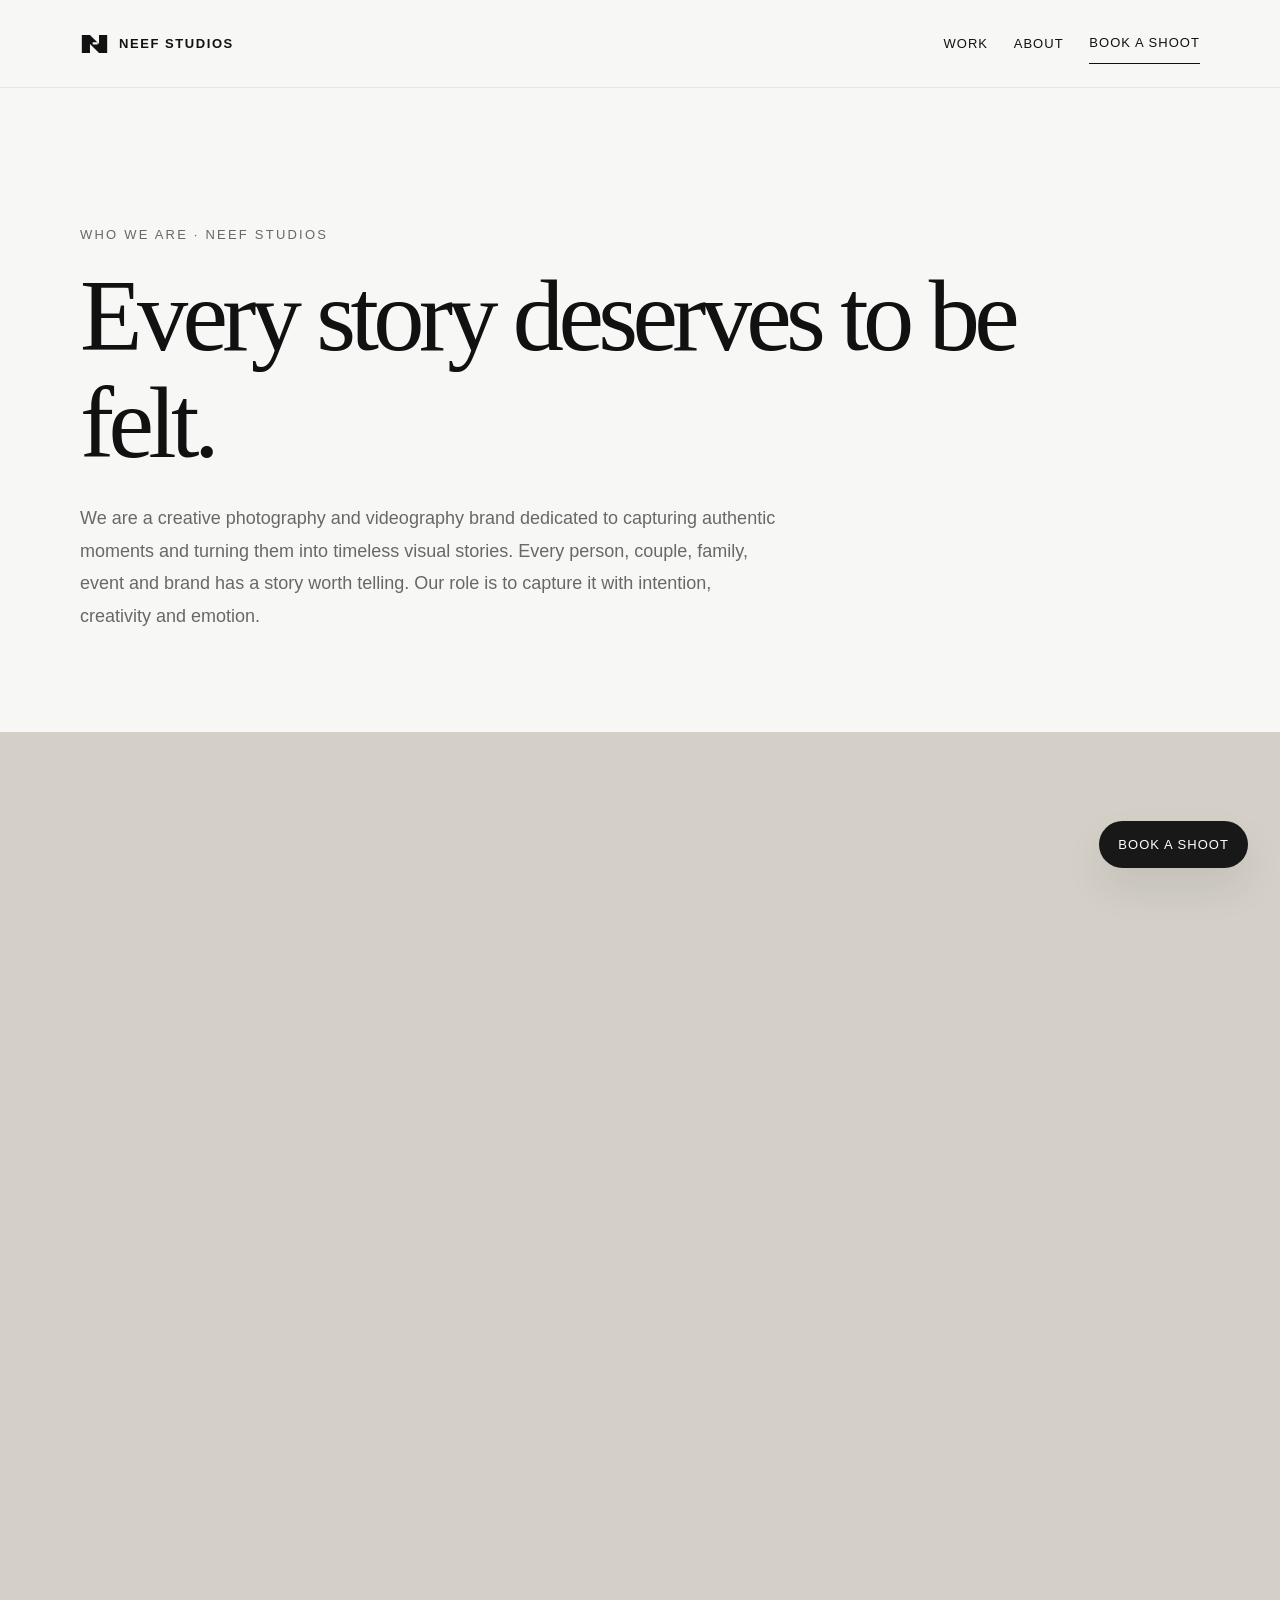
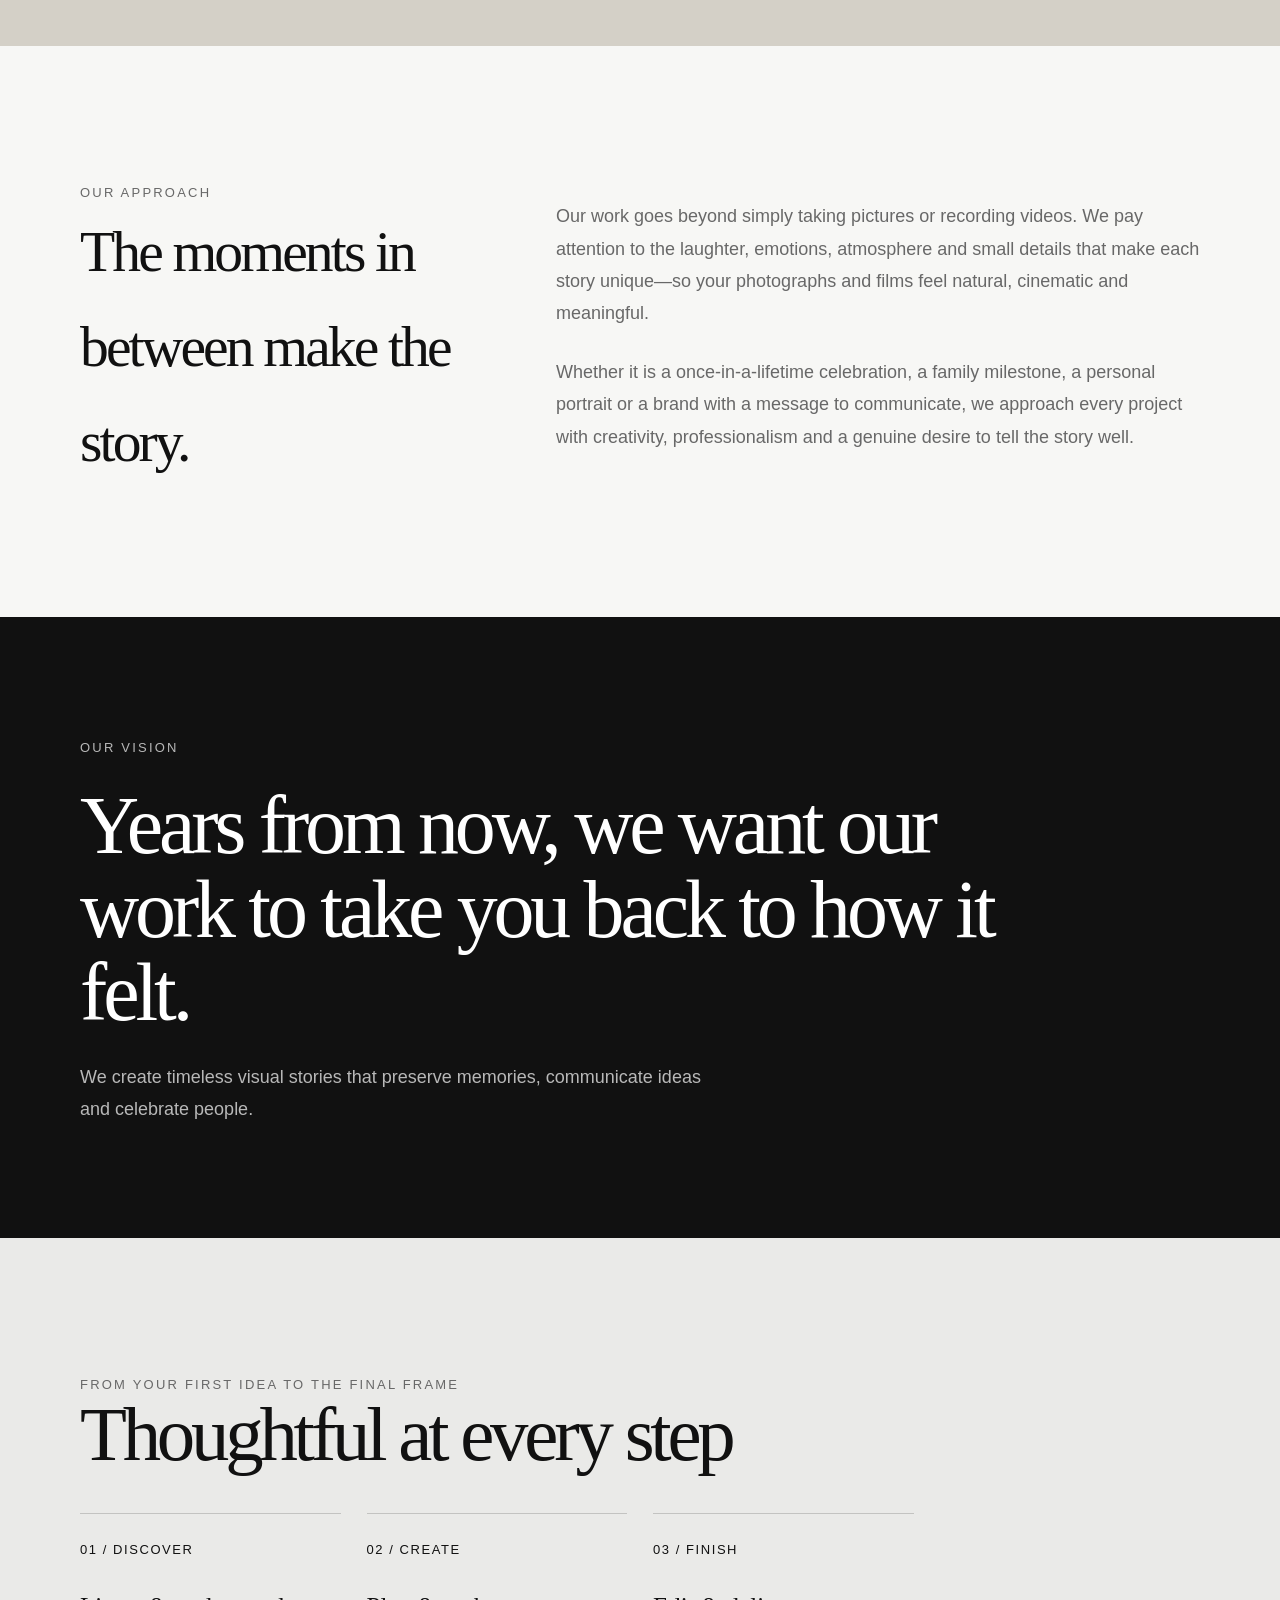
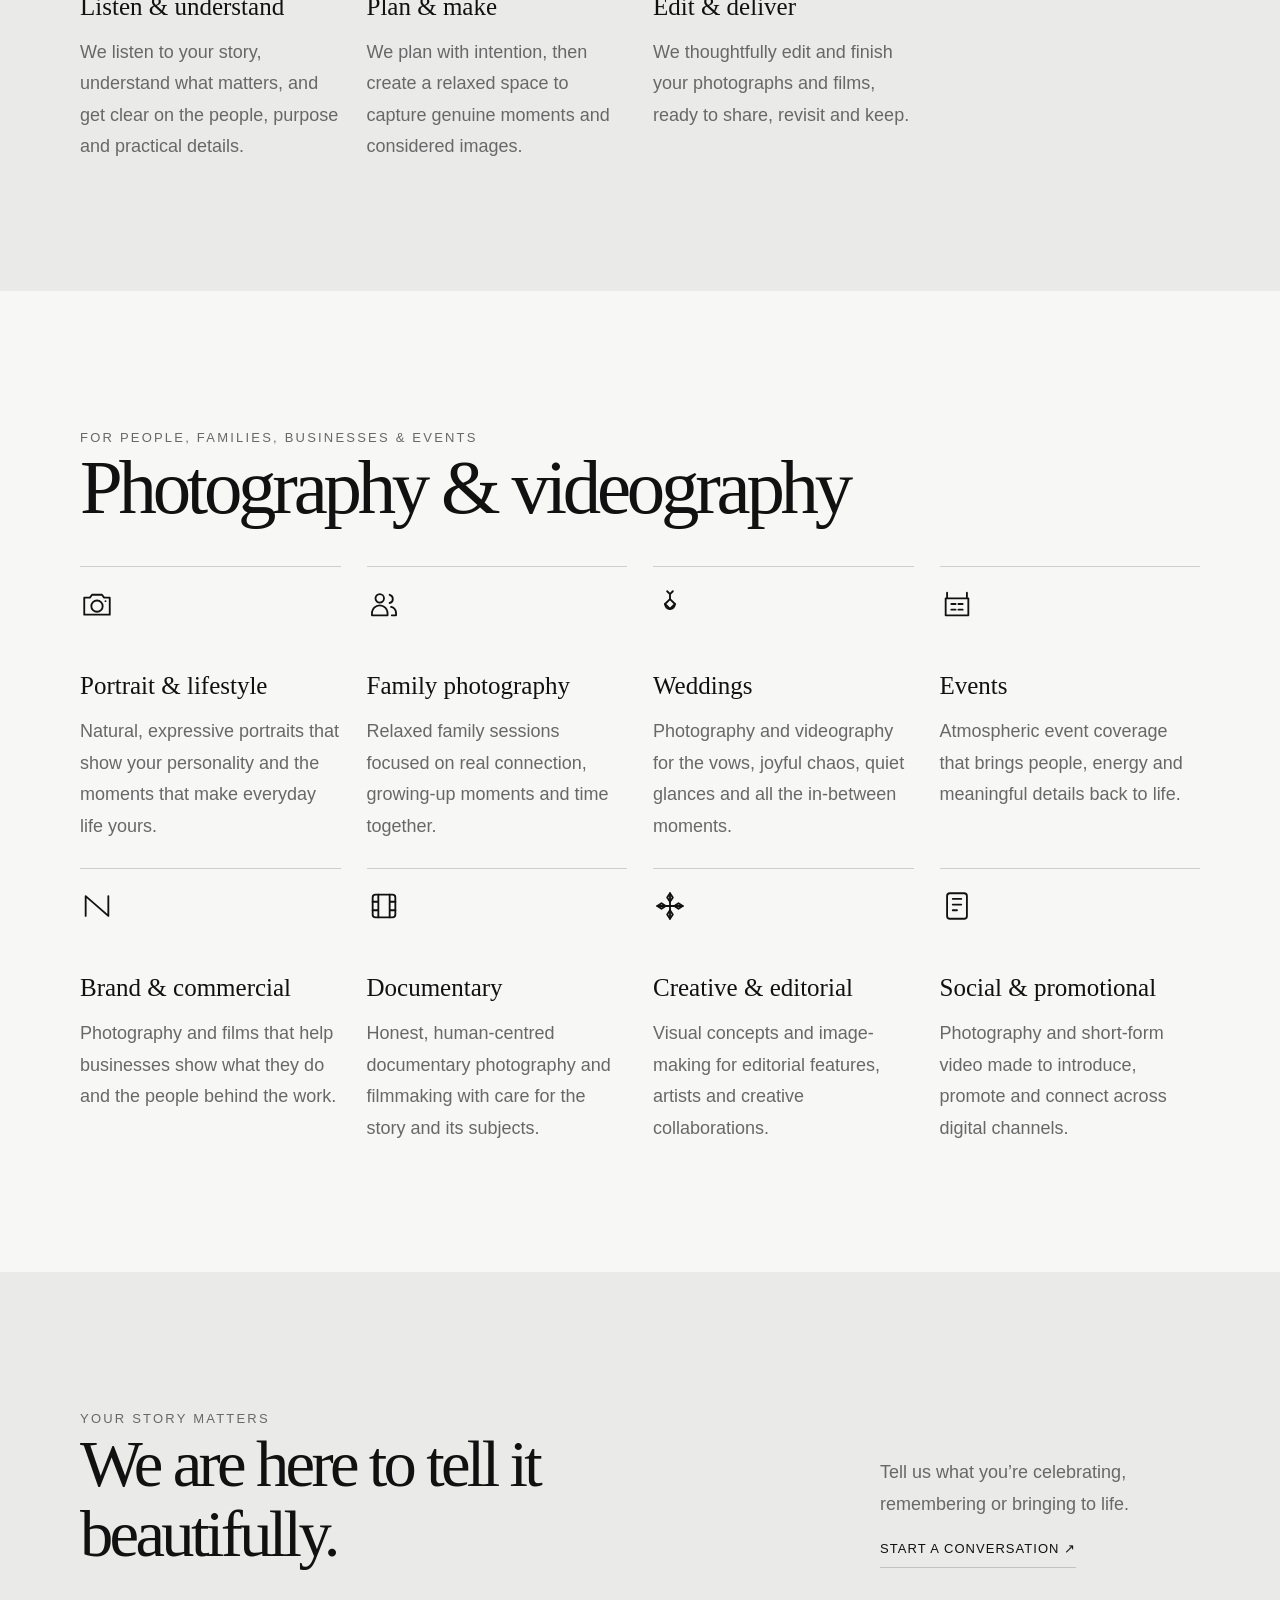
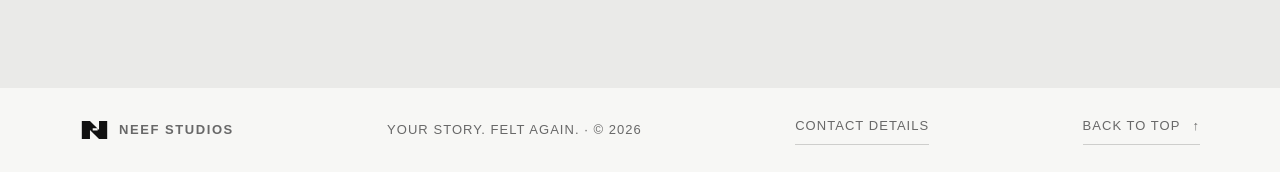
==== about.html @ 14a22620 "Oluwanifemi's studio" ====
<!DOCTYPE html>
<html lang="en-GB">
<head>
    <meta charset="UTF-8">
    <meta name="viewport" content="width=device-width, initial-scale=1.0">
    <meta name="description" content="Meet Neef Studios, a creative photography and videography brand capturing authentic moments as timeless visual stories.">
    <meta name="theme-color" content="#111111">
    <meta property="og:title" content="About &amp; Services — Neef Studios">
    <meta property="og:description" content="Neef Studios creates thoughtful photography and film for families, couples, brands and events.">
    <meta property="og:type" content="website">
    <meta property="og:image" content="https://images.unsplash.com/photo-1511895426328-dc8714191300?auto=format&fit=crop&w=1200&q=80">
    <title>About &amp; Services — Neef Studios</title>
    <link rel="icon" type="image/svg+xml" href="assets/neef-mark.svg">
    <link rel="stylesheet" href="styles.css">
    <script async src="https://tally.so/widgets/embed.js"></script>
    <script defer src="site.js"></script>
</head>
<body>
    <a class="skip-link" href="#main-content">Skip to main content</a>
    <header class="site-header" id="top">
        <a class="wordmark" href="index.html" aria-label="Neef Studios home"><img class="brand-mark" src="assets/neef-mark.svg" alt="">Neef Studios</a>
        <nav class="nav-links" aria-label="Main navigation">
            <a href="work.html">Work</a>
            <a href="about.html" aria-current="page">About</a>
            <a class="contact-link" href="#tally-open=5BWyWQ&amp;tally-overlay=1&amp;tally-emoji-text=📷&amp;tally-emoji-animation=flash&amp;tally-auto-close=3000" data-tally-open="5BWyWQ" data-tally-overlay="1" data-tally-emoji-text="📷" data-tally-emoji-animation="flash" data-tally-auto-close="3000" data-ref="website" data-service="Booking enquiry">Book a shoot</a>
        </nav>
    </header>
    <main id="main-content" tabindex="-1">
        <section class="section page-intro" aria-labelledby="page-title">
            <p class="section-label">Who we are · Neef Studios</p>
            <h1 class="page-title" id="page-title">Every story deserves to be felt.</h1>
            <p class="body-copy">We are a creative photography and videography brand dedicated to capturing authentic moments and turning them into timeless visual stories. Every person, couple, family, event and brand has a story worth telling. Our role is to capture it with intention, creativity and emotion.</p>
        </section>
        <div class="section about-image" role="img" aria-label="Family sharing a quiet moment outdoors"></div>
        <section class="section content-section content-split">
            <div>
                <p class="section-label">Our approach</p>
                <h2>The moments in between make the story.</h2>
            </div>
            <div>
                <p class="body-copy">Our work goes beyond simply taking pictures or recording videos. We pay attention to the laughter, emotions, atmosphere and small details that make each story unique—so your photographs and films feel natural, cinematic and meaningful.</p>
                <p class="body-copy">Whether it is a once-in-a-lifetime celebration, a family milestone, a personal portrait or a brand with a message to communicate, we approach every project with creativity, professionalism and a genuine desire to tell the story well.</p>
            </div>
        </section>
        <section class="purpose-panel">
            <div class="section">
                <p class="section-label">Our vision</p>
                <blockquote>Years from now, we want our work to take you back to how it felt.</blockquote>
                <p class="body-copy">We create timeless visual stories that preserve memories, communicate ideas and celebrate people.</p>
            </div>
        </section>
        <section class="page-band">
            <div class="section">
                <div class="section-heading">
                    <div>
                        <p class="section-label">From your first idea to the final frame</p>
                        <h2>Thoughtful at every step</h2>
                    </div>
                </div>
                <div class="process-grid">
                    <article class="process-card">
                        <span class="number">01 / DISCOVER</span>
                        <h3>Listen &amp; understand</h3>
                        <p>We listen to your story, understand what matters, and get clear on the people, purpose and practical details.</p>
                    </article>
                    <article class="process-card">
                        <span class="number">02 / CREATE</span>
                        <h3>Plan &amp; make</h3>
                        <p>We plan with intention, then create a relaxed space to capture genuine moments and considered images.</p>
                    </article>
                    <article class="process-card">
                        <span class="number">03 / FINISH</span>
                        <h3>Edit &amp; deliver</h3>
                        <p>We thoughtfully edit and finish your photographs and films, ready to share, revisit and keep.</p>
                    </article>
                </div>
            </div>
        </section>
        <section class="section content-section" id="services">
            <div class="section-heading">
                <div>
                    <p class="section-label">For people, families, businesses &amp; events</p>
                    <h2>Photography &amp; videography</h2>
                </div>
            </div>
            <div class="detail-grid">
                <article class="detail-card">
                    <svg class="service-icon" aria-hidden="true"><use href="assets/icons.svg#icon-camera"></use></svg>
                    <h3>Portrait &amp; lifestyle</h3>
                    <p>Natural, expressive portraits that show your personality and the moments that make everyday life yours.</p>
                </article>
                <article class="detail-card">
                    <svg class="service-icon" aria-hidden="true"><use href="assets/icons.svg#icon-people"></use></svg>
                    <h3>Family photography</h3>
                    <p>Relaxed family sessions focused on real connection, growing-up moments and time together.</p>
                </article>
                <article class="detail-card">
                    <svg class="service-icon" aria-hidden="true"><use href="assets/icons.svg#icon-ring"></use></svg>
                    <h3>Weddings</h3>
                    <p>Photography and videography for the vows, joyful chaos, quiet glances and all the in-between moments.</p>
                </article>
                <article class="detail-card">
                    <svg class="service-icon" aria-hidden="true"><use href="assets/icons.svg#icon-event"></use></svg>
                    <h3>Events</h3>
                    <p>Atmospheric event coverage that brings people, energy and meaningful details back to life.</p>
                </article>
                <article class="detail-card">
                    <svg class="service-icon" aria-hidden="true"><use href="assets/icons.svg#icon-brand"></use></svg>
                    <h3>Brand &amp; commercial</h3>
                    <p>Photography and films that help businesses show what they do and the people behind the work.</p>
                </article>
                <article class="detail-card">
                    <svg class="service-icon" aria-hidden="true"><use href="assets/icons.svg#icon-film"></use></svg>
                    <h3>Documentary</h3>
                    <p>Honest, human-centred documentary photography and filmmaking with care for the story and its subjects.</p>
                </article>
                <article class="detail-card">
                    <svg class="service-icon" aria-hidden="true"><use href="assets/icons.svg#icon-edit"></use></svg>
                    <h3>Creative &amp; editorial</h3>
                    <p>Visual concepts and image-making for editorial features, artists and creative collaborations.</p>
                </article>
                <article class="detail-card">
                    <svg class="service-icon" aria-hidden="true"><use href="assets/icons.svg#icon-social"></use></svg>
                    <h3>Social &amp; promotional</h3>
                    <p>Photography and short-form video made to introduce, promote and connect across digital channels.</p>
                </article>
            </div>
        </section>
        <section class="contact" aria-labelledby="contact-title">
            <div class="section contact-inner">
                <div>
                    <p class="section-label">Your story matters</p>
                    <h2 id="contact-title">We are here to tell it beautifully.</h2>
                </div>
                <p class="contact-note">Tell us what you’re celebrating, remembering or bringing to life.<br><a class="text-link" href="#tally-open=5BWyWQ&amp;tally-overlay=1&amp;tally-emoji-text=📷&amp;tally-emoji-animation=flash&amp;tally-auto-close=3000" data-tally-open="5BWyWQ" data-tally-overlay="1" data-tally-emoji-text="📷" data-tally-emoji-animation="flash" data-tally-auto-close="3000" data-ref="about" data-service="General enquiry">Start a conversation <span aria-hidden="true">↗</span></a></p>
            </div>
        </section>
    </main>
    <footer class="site-footer">
        <a class="wordmark" href="index.html"><img class="brand-mark" src="assets/neef-mark.svg" alt="">Neef Studios</a>
        <p>Your story. Felt again. · © <span data-current-year></span></p>
        <a class="text-link" href="contact.html">Contact details</a>
        <a class="text-link" href="#top">Back to top <span aria-hidden="true">↑</span></a>
    </footer>
    <a class="floating-cta" href="#tally-open=5BWyWQ&amp;tally-overlay=1&amp;tally-emoji-text=📷&amp;tally-emoji-animation=flash&amp;tally-auto-close=3000" data-tally-open="5BWyWQ" data-tally-overlay="1" data-tally-emoji-text="📷" data-tally-emoji-animation="flash" data-tally-auto-close="3000" data-ref="floating-cta" data-service="Booking enquiry">Book a shoot</a>
</body>
</html>
---- styles.css ----
:root {
    color-scheme: light;
    --text-small: clamp(12px, 0.15vw + 11.5px, 13px);
    --text-body: clamp(16px, 0.2vw + 15.5px, 18px);
    --ink: #111;
    --paper: #f7f7f5;
    --muted: #686868;
    --accent: #111;
    --line: rgba(17, 17, 17, 0.18);
    --soft: #eaeae8;
    --shadow: 0 20px 40px rgba(17, 17, 17, 0.08);
}

.case-video {
    padding: clamp(60px, 9vw, 110px) 0;
    background-color: var(--soft);
    background-image: radial-gradient(rgba(17, 17, 17, 0.06) 0.7px, transparent 0.7px);
    background-size: 20px 20px;
}

.case-video-inner {
    max-width: 1100px;
}

.video-preview {
    position: relative;
    width: 100%;
    aspect-ratio: 16 / 9;
    margin-top: 36px;
    overflow: hidden;
    border: 0;
    padding: 0;
    background: var(--ink);
    color: white;
    cursor: pointer;
    text-align: left;
}

.video-preview img,
.video-preview iframe {
    width: 100%;
    height: 100%;
    border: 0;
    object-fit: cover;
}

.video-preview img {
    opacity: 0.82;
    transition: opacity 250ms ease, transform 700ms cubic-bezier(0.2, 0.65, 0.3, 1);
}

.video-preview:hover img,
.video-preview:focus-visible img {
    opacity: 0.68;
    transform: scale(1.025);
}

.video-preview:focus-visible {
    outline: 3px solid var(--ink);
    outline-offset: 4px;
}

.video-play {
    position: absolute;
    top: 50%;
    left: 50%;
    width: 72px;
    height: 72px;
    display: grid;
    place-items: center;
    transform: translate(-50%, -50%);
    border: 1px solid rgba(255, 255, 255, 0.85);
    border-radius: 50%;
    background: rgba(17, 17, 17, 0.48);
    transition: background 180ms ease, transform 180ms ease;
}

.video-play::after {
    width: 0;
    height: 0;
    margin-left: 5px;
    border-top: 9px solid transparent;
    border-bottom: 9px solid transparent;
    border-left: 13px solid currentColor;
    content: "";
}

.video-preview:hover .video-play,
.video-preview:focus-visible .video-play {
    transform: translate(-50%, -50%) scale(1.08);
    background: rgba(17, 17, 17, 0.78);
}

.video-caption {
    display: flex;
    justify-content: space-between;
    gap: 24px;
    margin-top: 14px;
    color: var(--muted);
    font-size: var(--text-small);
    line-height: 1.6;
}

.video-caption p {
    margin: 0;
}

.video-credit {
    flex: 0 0 auto;
    text-align: right;
}

.video-credit a {
    color: var(--ink);
    text-decoration: underline;
    text-underline-offset: 3px;
}

* {
    box-sizing: border-box;
}

html {
    scroll-behavior: smooth;
}

body {
    margin: 0;
    background: var(--paper);
    color: var(--ink);
    font-family: Arial, Helvetica, sans-serif;
    font-size: var(--text-body);
    line-height: 1.65;
    -webkit-font-smoothing: antialiased;
}

a {
    color: inherit;
    text-decoration: none;
}

.skip-link {
    position: absolute;
    z-index: 100;
    top: 12px;
    left: 12px;
    padding: 12px 16px;
    transform: translateY(-160%);
    background: var(--ink);
    color: #fff;
}

.skip-link:focus {
    transform: translateY(0);
}

img {
    display: block;
    max-width: 100%;
}

.site-header,
.section,
.site-footer {
    width: min(1440px, 100%);
    margin: 0 auto;
    padding-right: 6.25%;
    padding-left: 6.25%;
}

.site-header {
    position: sticky;
    top: 0;
    z-index: 20;
    min-height: 88px;
    display: flex;
    align-items: center;
    justify-content: space-between;
    gap: 24px;
    background: rgba(247, 247, 245, 0.9);
    backdrop-filter: blur(8px);
    border-bottom: 1px solid rgba(17, 17, 17, 0.08);
}

.wordmark {
    display: inline-flex;
    align-items: center;
    gap: 10px;
    font-size: clamp(13px, 1vw, 15px);
    font-weight: 700;
    letter-spacing: 0.12em;
    text-transform: uppercase;
    white-space: nowrap;
}

.brand-mark {
    width: 29px;
    height: 22px;
    flex: 0 0 auto;
}

.nav-links {
    display: flex;
    flex-wrap: wrap;
    align-items: center;
    justify-content: flex-end;
    gap: clamp(14px, 2vw, 42px);
    font-size: var(--text-small);
    letter-spacing: 0.08em;
    text-transform: uppercase;
}

.nav-links a,
.text-link {
    transition: color 180ms ease;
}

.nav-links a {
    padding: 9px 0;
}

.nav-links a:hover,
.text-link:hover {
    text-decoration: underline;
    text-underline-offset: 5px;
}

.nav-links a:focus-visible,
.wordmark:focus-visible,
.round-link:focus-visible {
    outline: 2px solid currentColor;
    outline-offset: 4px;
}

.contact-link {
    padding: 7px 0 5px;
    border-bottom: 1px solid currentColor;
}

.floating-cta {
    position: fixed;
    right: clamp(18px, 3vw, 32px);
    bottom: clamp(18px, 3vw, 32px);
    z-index: 30;
    display: inline-flex;
    align-items: center;
    gap: 8px;
    padding: 12px 18px;
    border: 1px solid rgba(17, 17, 17, 0.12);
    border-radius: 999px;
    background: rgba(17, 17, 17, 0.96);
    box-shadow: var(--shadow);
    color: #fff;
    font-size: var(--text-small);
    letter-spacing: 0.08em;
    text-transform: uppercase;
    transition: transform 180ms ease, box-shadow 180ms ease;
}

.floating-cta:hover,
.floating-cta:focus-visible {
    transform: translateY(-2px);
    box-shadow: 0 24px 42px rgba(17, 17, 17, 0.18);
}

.hero {
    position: relative;
    min-height: min(720px, calc(100svh - 88px));
    margin: 0 2.2%;
    display: flex;
    align-items: flex-end;
    overflow: hidden;
    color: #fff;
    background: #4c514b center 52% / cover no-repeat;
}

.hero-home {
    background-image: url("https://images.unsplash.com/photo-1519741497674-611481863552?auto=format&fit=crop&w=2200&q=85");
}

.hero::before {
    position: absolute;
    inset: 0;
    content: "";
    background: linear-gradient(90deg, rgba(12, 16, 14, 0.64), rgba(12, 16, 14, 0.1) 82%),
        linear-gradient(0deg, rgba(12, 16, 14, 0.48), transparent 54%);
}

.hero-content {
    position: relative;
    z-index: 1;
    width: min(1440px, 100%);
    margin: 0 auto;
    padding: clamp(48px, 9vw, 120px) 6.25%;
}

.eyebrow {
    margin: 0 0 20px;
    font-size: var(--text-small);
    letter-spacing: 0.2em;
    line-height: 1.5;
    text-transform: uppercase;
}

.hero h1 {
    max-width: 900px;
    margin: 0;
    font-family: Georgia, "Times New Roman", serif;
    font-size: clamp(58px, 10vw, 144px);
    font-weight: 400;
    letter-spacing: -0.075em;
    line-height: 0.88;
}

.hero-bottom {
    display: flex;
    align-items: end;
    justify-content: space-between;
    gap: 32px;
    margin-top: clamp(34px, 6vw, 72px);
}

.hero-copy {
    max-width: 380px;
    margin: 0;
    color: rgba(255, 255, 255, 0.82);
    font-size: var(--text-body);
    line-height: 1.7;
}

.round-link {
    width: 58px;
    height: 58px;
    flex: 0 0 auto;
    display: grid;
    place-items: center;
    border: 1px solid rgba(255, 255, 255, 0.72);
    border-radius: 50%;
    font-size: 22px;
    transition: color 180ms ease, background 180ms ease;
}

.round-link:hover {
    background: #fff;
    color: var(--ink);
}

.intro {
    display: grid;
    grid-template-columns: 1fr 1.15fr;
    gap: 8%;
    padding-top: clamp(88px, 12vw, 160px);
    padding-bottom: clamp(88px, 12vw, 160px);
}

.section-label {
    margin: 8px 0 0;
    color: var(--muted);
    font-size: var(--text-small);
    letter-spacing: 0.17em;
    text-transform: uppercase;
}

.intro h2,
.services h2,
.section-heading h2,
.contact h2,
.page-title,
.case-title {
    margin: 0;
    font-family: Georgia, "Times New Roman", serif;
    font-size: clamp(38px, 5.2vw, 72px);
    font-weight: 400;
    letter-spacing: -0.055em;
    line-height: 1.04;
}

.intro-copy,
.body-copy {
    max-width: 650px;
    margin: 26px 0 0;
    color: var(--muted);
    font-size: var(--text-body);
    line-height: 1.8;
}

.work {
    padding-bottom: clamp(96px, 13vw, 170px);
}

.section-heading {
    display: flex;
    align-items: end;
    justify-content: space-between;
    gap: 24px;
    margin-bottom: 38px;
}

.section-heading h2 {
    font-size: clamp(42px, 6vw, 82px);
}

.text-link {
    display: inline-flex;
    align-items: center;
    gap: 12px;
    padding-bottom: 7px;
    border-bottom: 1px solid var(--line);
    font-size: var(--text-small);
    letter-spacing: 0.08em;
    text-transform: uppercase;
    white-space: nowrap;
}

.projects {
    display: grid;
    grid-template-columns: 1.15fr 0.85fr;
    gap: 28px;
}

.project:nth-child(2) {
    margin-top: 100px;
}

.project {
    min-width: 0;
}

.project[hidden],
[hidden] {
    display: none !important;
}

.project-image-wrap {
    position: relative;
    overflow: hidden;
    background: var(--ink);
}

.project-image {
    min-height: 280px;
    aspect-ratio: 1.2;
    background-color: #d4d0c7;
    background-position: center;
    background-size: cover;
    transition: transform 700ms cubic-bezier(0.2, 0.65, 0.3, 1), filter 500ms ease;
}

.project-card-link:hover .project-image,
.project-card-link:focus-visible .project-image {
    transform: scale(1.055);
    filter: saturate(0.82);
}

.project-overlay {
    position: absolute;
    inset: 0;
    display: flex;
    flex-direction: column;
    justify-content: end;
    padding: clamp(20px, 3vw, 36px);
    background: linear-gradient(0deg, rgba(0, 0, 0, 0.78), rgba(0, 0, 0, 0) 76%);
    color: white;
    opacity: 0;
    transform: translateY(10px);
    transition: opacity 350ms ease, transform 450ms ease;
}

.project-card-link:hover .project-overlay,
.project-card-link:focus-visible .project-overlay {
    opacity: 1;
    transform: translateY(0);
}

.project-overlay span {
    font-size: var(--text-small);
    letter-spacing: 0.15em;
    text-transform: uppercase;
}

.project-overlay strong {
    max-width: 32ch;
    margin-top: 10px;
    font-family: Georgia, "Times New Roman", serif;
    font-size: clamp(19px, 2.4vw, 27px);
    font-weight: 400;
    line-height: 1.25;
}

.project-overlay p {
    max-width: 36ch;
    margin: 10px 0 0;
    color: rgba(255, 255, 255, 0.88);
    font-size: var(--text-small);
    line-height: 1.6;
}

.work-filters {
    display: flex;
    flex-wrap: wrap;
    gap: 10px;
    margin: 0 0 38px;
}

.filter-button {
    min-height: 44px;
    display: inline-flex;
    align-items: center;
    gap: 9px;
    padding: 9px 14px;
    border: 1px solid var(--line);
    border-radius: 100px;
    background: transparent;
    color: var(--ink);
    cursor: pointer;
    font: inherit;
    font-size: var(--text-small);
    letter-spacing: 0.04em;
    transition: color 220ms ease, background 220ms ease, border-color 220ms ease;
}

.filter-button svg {
    width: 16px;
    height: 16px;
    fill: none;
    stroke: currentColor;
    stroke-linecap: round;
    stroke-linejoin: round;
    stroke-width: 1.5;
}

.filter-button:hover,
.filter-button.is-active {
    border-color: var(--ink);
    background: var(--ink);
    color: white;
}

.filter-button:focus-visible,
.project-card-link:focus-visible,
.text-link:focus-visible {
    outline: 2px solid var(--ink);
    outline-offset: 4px;
}

.empty-state {
    padding: 28px 0;
    color: var(--muted);
}

.empty-state h2 {
    margin: 0 0 10px;
    color: var(--ink);
    font-family: Georgia, "Times New Roman", serif;
    font-size: 30px;
    font-weight: 400;
}

.service-icon {
    width: 34px;
    height: 34px;
    margin-bottom: 12px;
    fill: none;
    stroke: var(--ink);
    stroke-linecap: round;
    stroke-linejoin: round;
    stroke-width: 1.3;
}

.project:nth-child(2) .project-image {
    aspect-ratio: 0.94;
}

.project-image-one {
    background-image: url("https://images.unsplash.com/photo-1511895426328-dc8714191300?auto=format&fit=crop&w=1200&q=85");
}

.project-image-two {
    background-image: url("https://images.unsplash.com/photo-1519741497674-611481863552?auto=format&fit=crop&w=1000&q=85");
}

.project-meta {
    display: flex;
    align-items: baseline;
    justify-content: space-between;
    gap: 18px;
    padding-top: 16px;
}

.project-meta h3 {
    margin: 0;
    font-family: Georgia, "Times New Roman", serif;
    font-size: 23px;
    font-weight: 400;
}

.project-meta p {
    margin: 0;
    color: var(--muted);
    font-size: var(--text-small);
    letter-spacing: 0.08em;
    text-align: right;
    text-transform: uppercase;
}

.project-note {
    margin: 9px 0 0;
    color: var(--muted);
    font-size: var(--text-small);
    letter-spacing: 0.06em;
    text-transform: uppercase;
}

.services {
    display: grid;
    grid-template-columns: 0.8fr 1.2fr;
    gap: 8%;
    padding-top: clamp(72px, 10vw, 128px);
    padding-bottom: clamp(80px, 11vw, 140px);
    border-top: 1px solid var(--line);
}

.service-index {
    display: grid;
    align-content: start;
    margin: 0;
    padding: 0;
    list-style: none;
    border-top: 1px solid var(--line);
}

.service-index li {
    min-width: 0;
    border-bottom: 1px solid var(--line);
}

.service-item {
    width: 100%;
    display: flex;
    align-items: baseline;
    justify-content: space-between;
    gap: 16px;
    padding: 14px 0;
    border: 0;
    background: transparent;
    color: var(--ink);
    cursor: pointer;
    font-family: Georgia, "Times New Roman", serif;
    font-size: clamp(19px, 1.7vw, 24px);
    line-height: 1.25;
    text-align: left;
    transition: color 180ms ease, padding 220ms ease;
}

.service-item:hover,
.service-item:focus-visible,
.service-item[aria-pressed="true"] {
    padding-left: 8px;
    color: var(--muted);
}

.service-item:focus-visible {
    outline: 2px solid var(--ink);
    outline-offset: 3px;
}

.service-number {
    color: var(--muted);
    font-family: Arial, Helvetica, sans-serif;
    font-size: var(--text-small);
    letter-spacing: 0.08em;
}

.service-showcase {
    display: grid;
    grid-template-columns: minmax(0, 1fr) minmax(160px, 0.8fr);
    align-items: stretch;
    gap: clamp(18px, 3vw, 36px);
}

.service-preview {
    position: relative;
    min-width: 0;
    min-height: 100%;
    overflow: hidden;
    background: var(--soft);
}

.service-preview img {
    width: 100%;
    height: 100%;
    min-height: 100%;
    object-fit: cover;
    opacity: 0;
    transform: scale(1.035);
    transition: opacity 300ms ease, transform 700ms cubic-bezier(0.2, 0.65, 0.3, 1);
}

.service-preview.is-visible img {
    opacity: 1;
    transform: scale(1);
}

.service-preview > span {
    position: absolute;
    inset: 0;
    display: grid;
    place-items: center;
    padding: 20px;
    color: var(--muted);
    font-size: var(--text-small);
    letter-spacing: 0.1em;
    text-align: center;
    text-transform: uppercase;
    transition: opacity 180ms ease;
}

.service-preview.is-visible > span {
    opacity: 0;
}

.service-list {
    margin: 0;
    padding: 0;
    list-style: none;
    border-top: 1px solid var(--line);
}

.service-list li {
    display: flex;
    justify-content: space-between;
    gap: 20px;
    padding: 20px 0;
    border-bottom: 1px solid var(--line);
    font-family: Georgia, "Times New Roman", serif;
    font-size: clamp(22px, 3vw, 34px);
}

.service-list span {
    color: var(--accent);
    font-family: Arial, Helvetica, sans-serif;
    font-size: var(--text-body);
}

.process-grid,
.value-grid,
.detail-grid {
    display: grid;
    grid-template-columns: repeat(4, minmax(0, 1fr));
    gap: 26px;
}

.process-card,
.value-card,
.detail-card {
    padding-top: 20px;
    border-top: 1px solid var(--line);
}

.process-card .number {
    color: var(--accent);
    font-size: var(--text-small);
    letter-spacing: 0.12em;
}

.process-card h3,
.value-card h3,
.detail-card h3 {
    margin: 22px 0 10px;
    font-family: Georgia, "Times New Roman", serif;
    font-size: 25px;
    font-weight: 400;
}

.process-card p,
.value-card p,
.detail-card p {
    margin: 0;
    color: var(--muted);
    font-size: var(--text-body);
    line-height: 1.75;
}

.home-process {
    padding-bottom: clamp(88px, 12vw, 148px);
}

.testimonial {
    padding-top: clamp(76px, 10vw, 128px);
    padding-bottom: clamp(76px, 10vw, 128px);
    background-color: var(--soft);
    background-image: radial-gradient(rgba(17, 17, 17, 0.07) 0.7px, transparent 0.7px);
    background-size: 18px 18px;
}

.testimonial blockquote {
    max-width: 900px;
    margin: 28px 0 0;
    font-family: Georgia, "Times New Roman", serif;
    font-size: clamp(30px, 5vw, 62px);
    letter-spacing: -0.04em;
    line-height: 1.15;
}

.testimonial .body-copy {
    font-size: var(--text-small);
    letter-spacing: 0.1em;
    text-transform: uppercase;
}

.contact {
    padding-top: clamp(72px, 10vw, 128px);
    padding-bottom: clamp(80px, 10vw, 120px);
    background-color: var(--soft);
    background-image: radial-gradient(rgba(17, 17, 17, 0.06) 0.7px, transparent 0.7px);
    background-size: 20px 20px;
}

.contact-inner {
    display: grid;
    grid-template-columns: 1fr 1fr;
    align-items: end;
    gap: 36px;
}

.contact h2 {
    max-width: 680px;
}

.contact-note {
    justify-self: end;
    max-width: 320px;
    margin: 0;
    color: var(--muted);
    font-size: var(--text-body);
    line-height: 1.8;
}

.contact-note a {
    display: inline-block;
    margin-top: 16px;
    color: var(--ink);
}

.site-footer {
    min-height: 84px;
    display: flex;
    align-items: center;
    justify-content: space-between;
    gap: 20px;
    color: var(--muted);
    font-size: var(--text-small);
    letter-spacing: 0.08em;
    text-transform: uppercase;
}

.site-footer p {
    margin: 0;
}

.page-intro {
    padding-top: clamp(72px, 10vw, 130px);
    padding-bottom: clamp(58px, 8vw, 100px);
}

.page-intro .page-title {
    max-width: 1000px;
    margin-top: 18px;
    font-size: clamp(48px, 8vw, 110px);
}

.page-intro .body-copy {
    max-width: 700px;
}

.archive-grid {
    padding-bottom: clamp(90px, 12vw, 150px);
}

.archive-grid .project {
    margin: 0;
}

.archive-grid .project:nth-child(3n + 2) {
    margin-top: 90px;
}

.archive-grid .project:nth-child(3n) {
    margin-top: 34px;
}

.project-card-link {
    display: block;
}

.project-card-link:hover .project-meta h3 {
    color: var(--accent);
}

.page-band {
    padding: clamp(72px, 10vw, 128px) 0;
    background-color: var(--soft);
    background-image: radial-gradient(rgba(17, 17, 17, 0.06) 0.7px, transparent 0.7px);
    background-size: 20px 20px;
}

.content-section {
    padding-top: clamp(72px, 10vw, 128px);
    padding-bottom: clamp(72px, 10vw, 128px);
}

.content-split {
    display: grid;
    grid-template-columns: 0.75fr 1.25fr;
    gap: 8%;
}

.content-split h2,
.case-section h2 {
    margin: 0;
    font-family: Georgia, "Times New Roman", serif;
    font-size: clamp(34px, 4.5vw, 58px);
    font-weight: 400;
    letter-spacing: -0.05em;
}

.about-image {
    min-height: 420px;
    aspect-ratio: 1.4;
    background: #d4d0c7 url("https://images.unsplash.com/photo-1511895426328-dc8714191300?auto=format&fit=crop&w=1800&q=85") center / cover no-repeat;
}

.case-hero {
    position: relative;
    min-height: min(620px, 72svh);
    margin: 0 2.2%;
    display: flex;
    align-items: end;
    overflow: hidden;
    color: #fff;
    background: #4c514b center / cover no-repeat;
}

.case-hero::before {
    position: absolute;
    inset: 0;
    content: "";
    background: linear-gradient(0deg, rgba(12, 16, 14, 0.68), rgba(12, 16, 14, 0.02) 90%);
}

.case-hero-one {
    background-image: url("https://images.unsplash.com/photo-1511895426328-dc8714191300?auto=format&fit=crop&w=2000&q=85");
}

.case-hero-two {
    background-image: url("https://images.unsplash.com/photo-1519741497674-611481863552?auto=format&fit=crop&w=2000&q=85");
}

.case-hero-content {
    position: relative;
    z-index: 1;
    width: min(1440px, 100%);
    margin: 0 auto;
    padding: clamp(48px, 8vw, 100px) 6.25%;
}

.case-title {
    max-width: 900px;
    margin-top: 16px;
    font-size: clamp(56px, 9vw, 116px);
}

.case-summary {
    max-width: 600px;
    margin: 22px 0 0;
    color: rgba(255, 255, 255, 0.84);
    font-size: var(--text-body);
    line-height: 1.75;
}

.case-meta {
    display: grid;
    grid-template-columns: repeat(4, 1fr);
    gap: 22px;
    padding-top: 32px;
    padding-bottom: 32px;
    border-bottom: 1px solid var(--line);
}

.case-meta p {
    margin: 0;
    color: var(--muted);
    font-size: var(--text-small);
    line-height: 1.7;
}

.case-meta strong {
    display: block;
    margin-bottom: 6px;
    color: var(--ink);
    font-size: var(--text-small);
    letter-spacing: 0.12em;
    text-transform: uppercase;
}

.case-section {
    padding-top: clamp(60px, 9vw, 110px);
    padding-bottom: clamp(60px, 9vw, 110px);
}

.case-section .body-copy {
    margin-top: 18px;
}

.case-gallery {
    display: grid;
    grid-template-columns: 1fr 1fr;
    min-width: 0;
    gap: 20px;
    margin-top: 44px;
}

.case-process-grid {
    margin-top: 42px;
}

.gallery-image {
    min-height: 280px;
    aspect-ratio: 1.15;
    min-width: 0;
    background-position: center;
    background-size: cover;
    background-color: #d4d0c7;
}

.gallery-wide {
    grid-column: 1 / -1;
    aspect-ratio: 1.9;
}

.image-landscape {
    background-image: url("https://images.unsplash.com/photo-1511895426328-dc8714191300?auto=format&fit=crop&w=1600&q=85");
}

.image-coast {
    background-image: url("https://images.unsplash.com/photo-1519741497674-611481863552?auto=format&fit=crop&w=1600&q=85");
}

.image-sky {
    background-image: url("https://images.unsplash.com/photo-1511795409834-ef04bbd61622?auto=format&fit=crop&w=1600&q=85");
}

.image-mountain {
    background-image: url("https://images.unsplash.com/photo-1511988617509-a57c8a288659?auto=format&fit=crop&w=1600&q=85");
}

.case-next {
    display: flex;
    align-items: center;
    justify-content: space-between;
    gap: 24px;
    padding-top: 28px;
    padding-bottom: 28px;
    border-top: 1px solid var(--line);
}

.case-next p {
    margin: 0 0 8px;
    color: var(--muted);
    font-size: var(--text-small);
    letter-spacing: 0.12em;
    text-transform: uppercase;
}

.case-next h2 {
    margin: 0;
    font-family: Georgia, "Times New Roman", serif;
    font-size: clamp(25px, 4vw, 42px);
    font-weight: 400;
}

.contact-button {
    border: 0;
    background: transparent;
    cursor: pointer;
    font-family: inherit;
}

.contact-options {
    display: grid;
    grid-template-columns: 1fr 1fr;
    gap: 30px;
    margin-top: 48px;
}

.contact-option {
    padding: 24px 0;
    border-top: 1px solid var(--line);
}

.contact-option h2 {
    margin: 0 0 12px;
    font-family: Georgia, "Times New Roman", serif;
    font-size: 28px;
    font-weight: 400;
}

.contact-option p {
    margin: 0;
    color: var(--muted);
    font-size: var(--text-body);
    line-height: 1.75;
}

.direct-contact-link {
    color: var(--ink);
    text-decoration: underline;
    text-underline-offset: 4px;
}

.contact-location {
    display: grid;
    grid-template-columns: minmax(220px, 0.7fr) minmax(0, 1.3fr);
    align-items: stretch;
    gap: clamp(32px, 7vw, 96px);
}

.contact-location h2 {
    margin: 0;
    font-family: Georgia, "Times New Roman", serif;
    font-size: clamp(34px, 4.5vw, 58px);
    font-weight: 400;
    letter-spacing: -0.05em;
}

.studio-address {
    margin: 24px 0 18px;
    color: var(--muted);
    font-size: var(--text-body);
    font-style: normal;
    line-height: 1.8;
}

.contact-map {
    width: 100%;
    min-height: 360px;
    border: 0;
    background: var(--paper);
}

.purpose-panel {
    padding: clamp(68px, 9vw, 112px) 0;
    background-color: var(--ink);
    background-image: radial-gradient(rgba(255, 255, 255, 0.09) 0.7px, transparent 0.7px);
    background-size: 22px 22px;
    color: #fff;
}

.purpose-panel .section-label,
.purpose-panel .body-copy {
    color: rgba(255, 255, 255, 0.7);
}

.purpose-panel blockquote {
    max-width: 980px;
    margin: 26px 0 0;
    font-family: Georgia, "Times New Roman", serif;
    font-size: clamp(36px, 6.4vw, 86px);
    letter-spacing: -0.05em;
    line-height: 1.02;
}

.brand-note {
    display: inline-flex;
    align-items: center;
    gap: 10px;
    padding: 9px 12px;
    border: 1px solid currentColor;
    font-size: var(--text-small);
    letter-spacing: 0.12em;
    text-transform: uppercase;
}

.brand-note img {
    width: 20px;
    height: 15px;
    filter: invert(1);
}

.visually-hidden {
    position: absolute;
    width: 1px;
    height: 1px;
    padding: 0;
    margin: -1px;
    overflow: hidden;
    clip: rect(0, 0, 0, 0);
    white-space: nowrap;
    border: 0;
}

@media (max-width: 900px) {
    .services {
        grid-template-columns: 1fr;
        gap: 36px;
    }
}

@media (max-width: 700px) {
    .site-header {
        min-height: 72px;
    }

    .nav-links {
        gap: clamp(8px, 2vw, 12px);
        font-size: var(--text-small);
    }

    .hero {
        min-height: min(720px, calc(90svh - 72px));
        margin: 0 12px;
        background-position: 58% center;
    }

    .hero h1 {
        font-size: clamp(62px, 17vw, 104px);
    }

    .intro,
    .services,
    .contact-inner,
    .contact-location,
    .content-split {
        grid-template-columns: 1fr;
        gap: 30px;
    }

    .intro {
        padding-top: 82px;
        padding-bottom: 82px;
    }

    .intro-copy {
        margin-top: 18px;
    }

    .section-heading {
        align-items: start;
        flex-direction: column;
    }

    .projects,
    .process-grid,
    .value-grid {
        grid-template-columns: 1fr;
        gap: 38px;
    }

    .detail-grid {
        grid-template-columns: repeat(2, minmax(0, 1fr));
        gap: 28px;
    }

    .service-index {
        grid-template-columns: 1fr;
    }

    .service-showcase {
        grid-template-columns: 1fr;
        gap: 22px;
    }

    .service-preview {
        width: 100%;
        min-height: 0;
        aspect-ratio: 1.35;
    }

    .service-preview img {
        min-height: 0;
        aspect-ratio: 1.35;
    }

    .project:nth-child(2),
    .archive-grid .project:nth-child(3n + 2),
    .archive-grid .project:nth-child(3n) {
        margin-top: 0;
    }

    .project-image,
    .project:nth-child(2) .project-image {
        min-height: 0;
        aspect-ratio: 1.12;
    }

    .project-meta {
        flex-wrap: wrap;
    }

    .project-meta p {
        text-align: left;
    }

    .project-overlay {
        position: relative;
        min-height: 108px;
        opacity: 1;
        transform: none;
        background: var(--ink);
    }

    .work-filters {
        gap: 8px;
    }

    .filter-button {
        min-height: 44px;
        padding: 9px 11px;
    }

    .contact-note {
        justify-self: start;
    }

    .case-meta {
        grid-template-columns: 1fr 1fr;
    }

    .case-gallery,
    .contact-options {
        grid-template-columns: 1fr;
    }

    .video-caption {
        flex-direction: column;
        gap: 6px;
    }

    .video-credit {
        text-align: left;
    }

    .contact-map {
        min-height: 300px;
    }

    .gallery-wide {
        grid-column: auto;
        aspect-ratio: 1.15;
    }

    .gallery-image {
        min-height: 0;
    }

    .about-image {
        min-height: 300px;
    }

    .site-footer {
        flex-wrap: wrap;
        padding-top: 20px;
        padding-bottom: 20px;
    }

    .floating-cta {
        right: 14px;
        bottom: 14px;
        padding: 10px 14px;
    }
}

@media (max-width: 420px) {
    .site-header,
    .section,
    .site-footer {
        padding-right: 7%;
        padding-left: 7%;
    }

    .wordmark {
        font-size: 12px;
        gap: 7px;
        letter-spacing: 0.02em;
    }

    .brand-mark {
        width: 24px;
    }

    .nav-links {
        gap: 4px;
    }

    .site-header {
        gap: 4px;
    }

    .hero-bottom {
        align-items: center;
    }

    .case-meta {
        grid-template-columns: 1fr;
    }

    .detail-grid {
        grid-template-columns: 1fr;
    }
}

@media (prefers-reduced-motion: reduce) {
    html {
        scroll-behavior: auto;
    }

    *,
    *::before,
    *::after {
        transition-duration: 0.01ms !important;
    }

    .project-card-link:hover .project-image,
    .project-card-link:focus-visible .project-image {
        transform: none;
    }
}
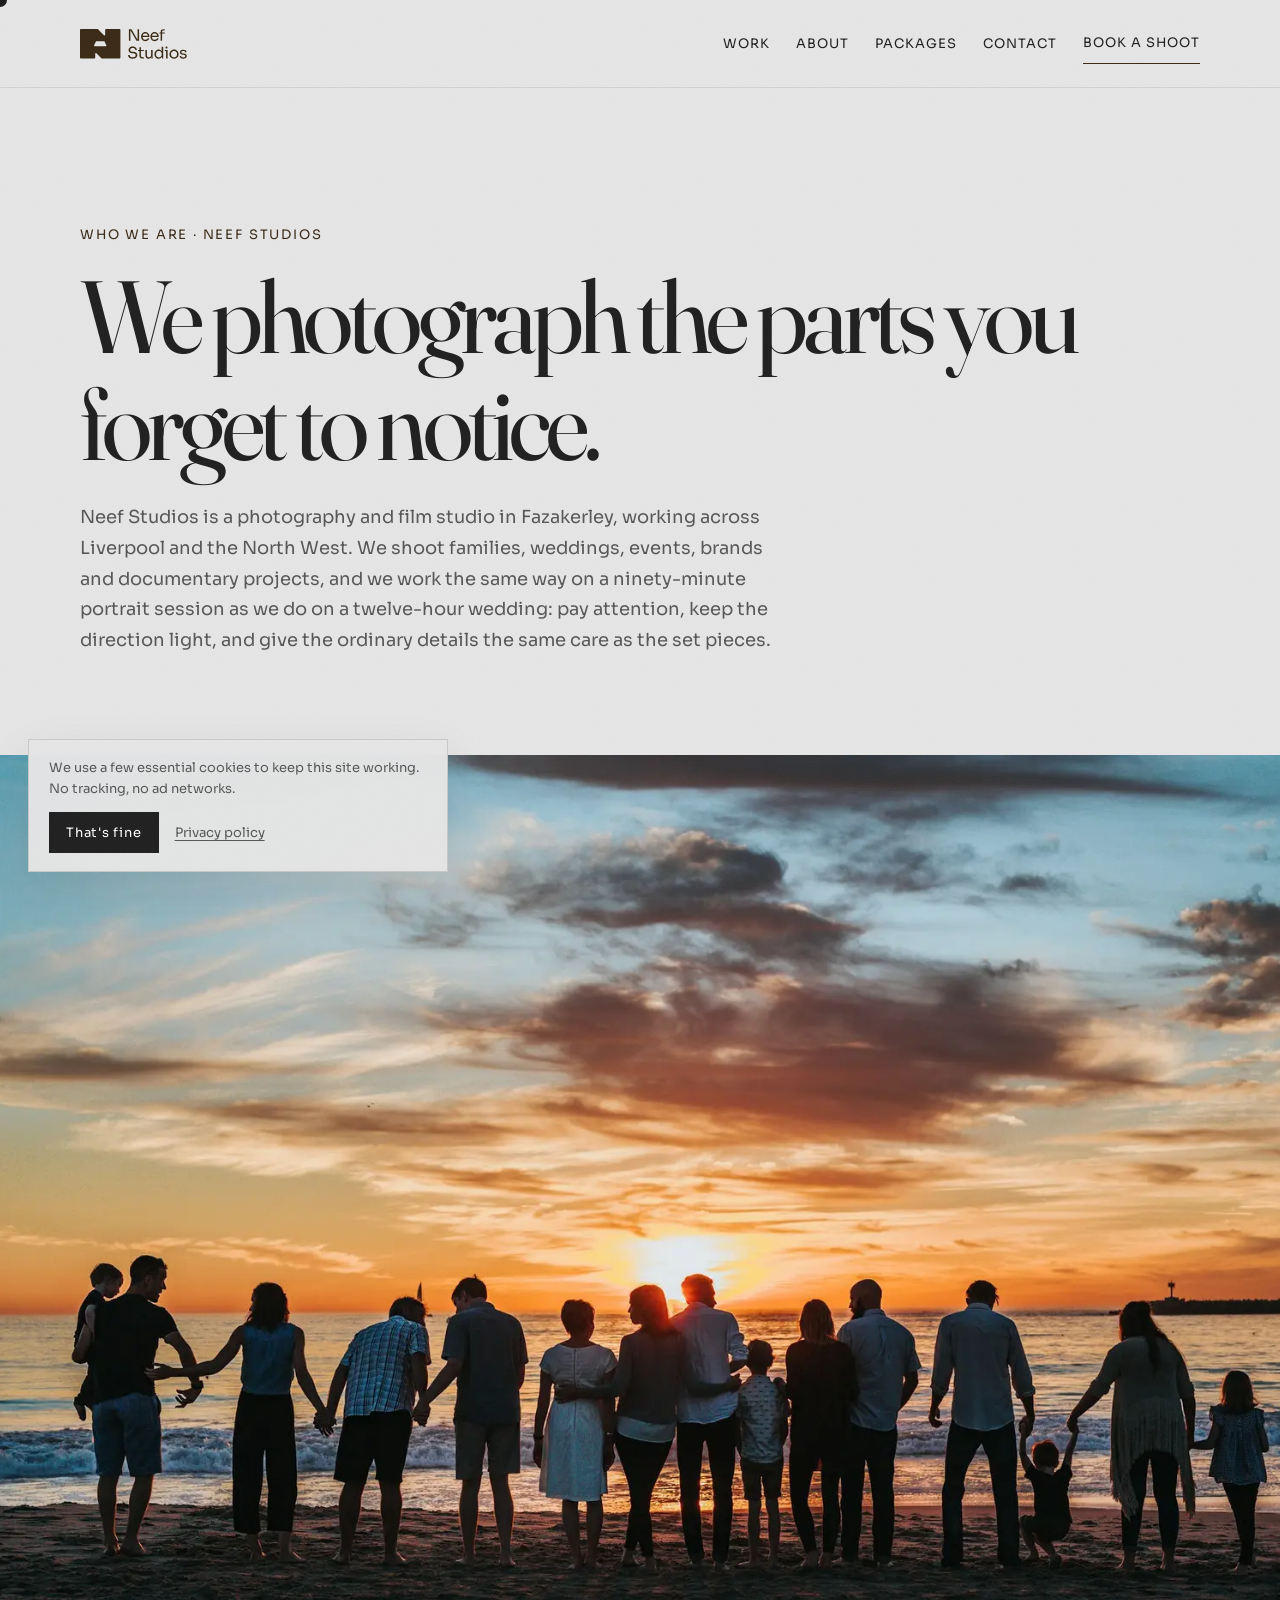
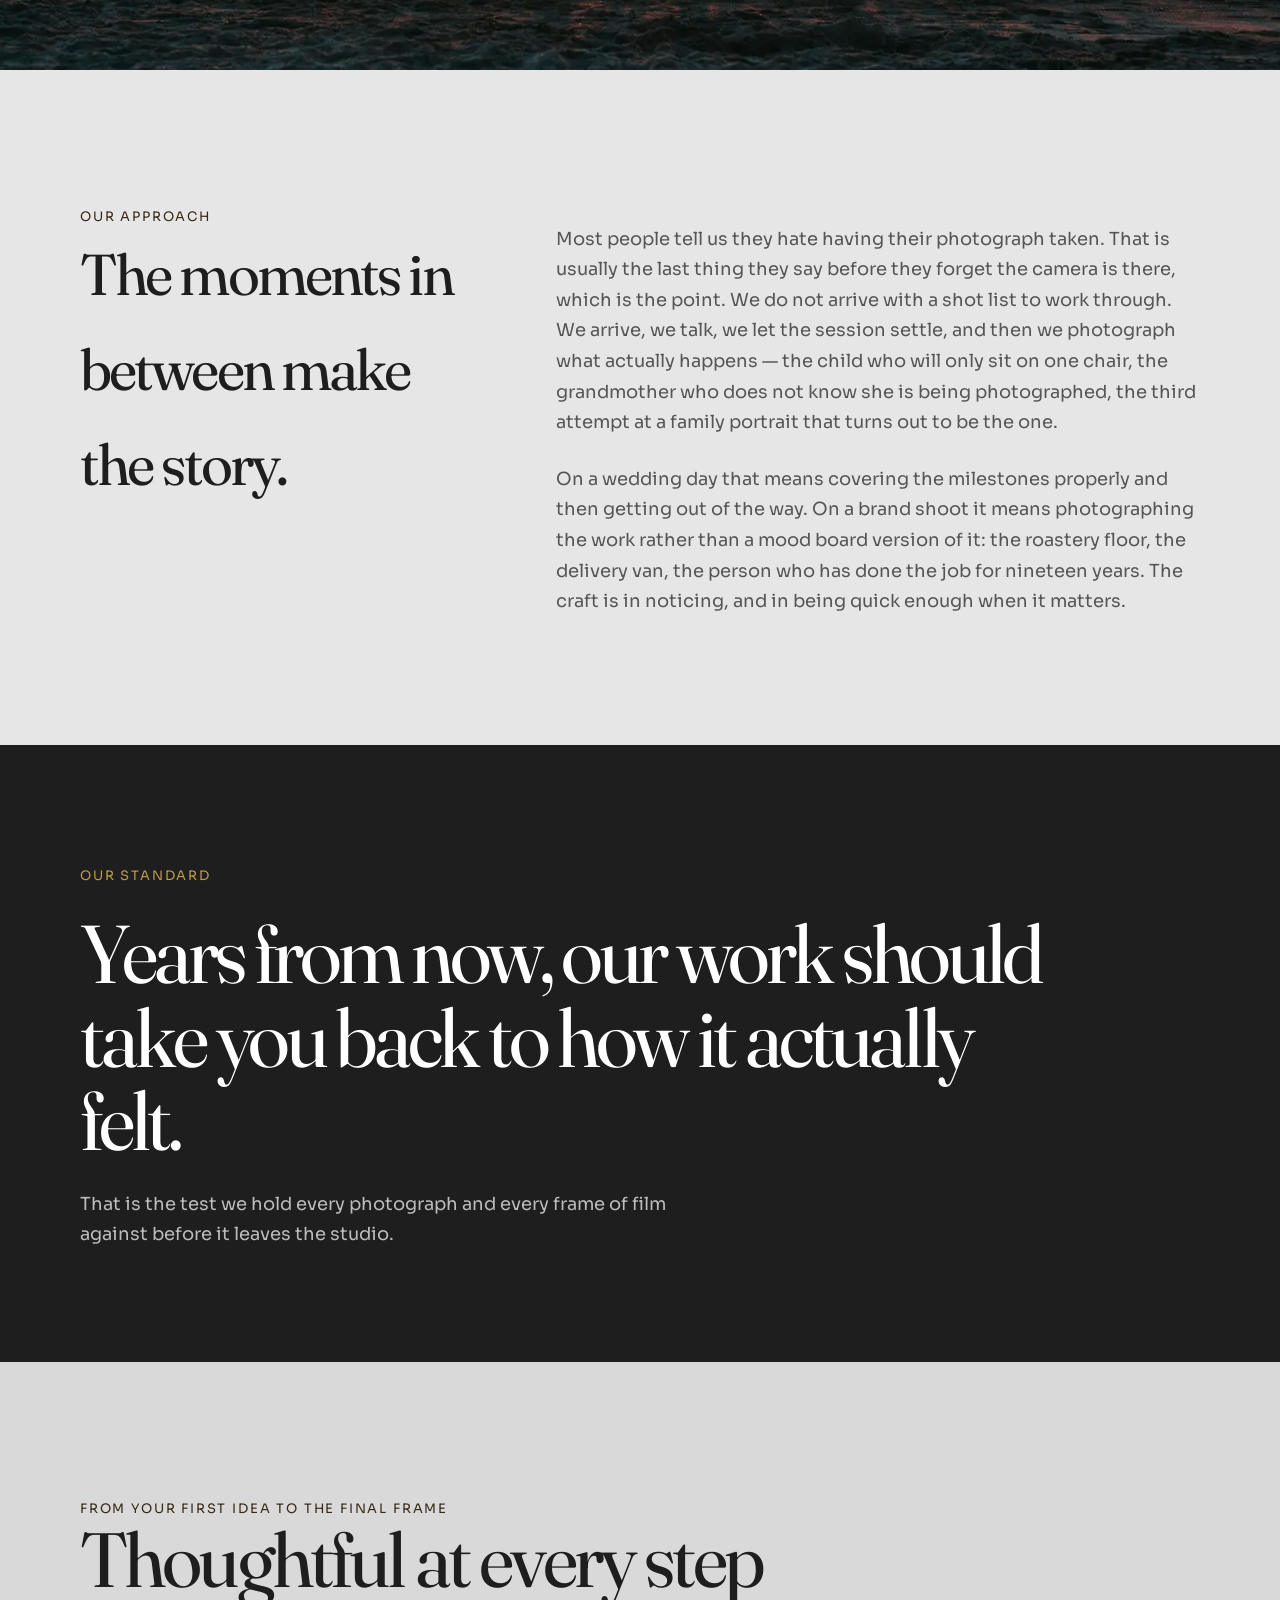
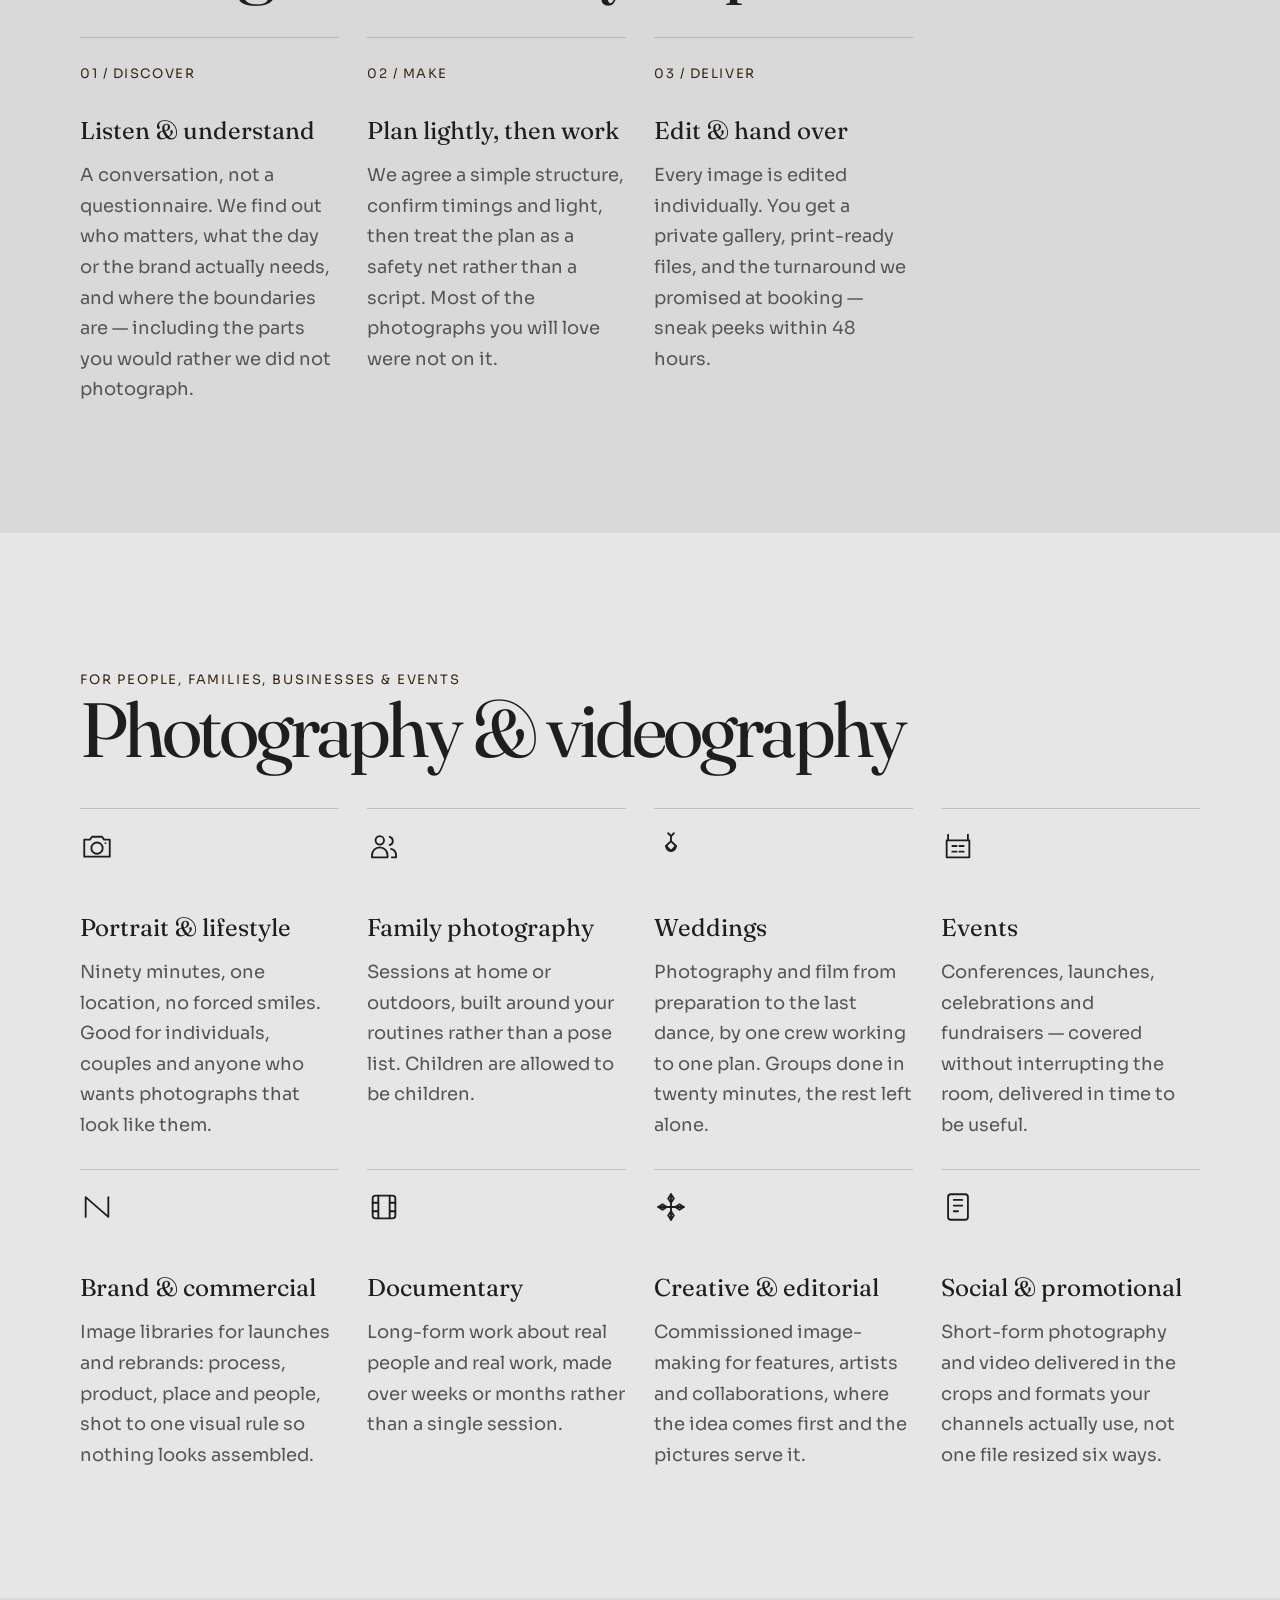
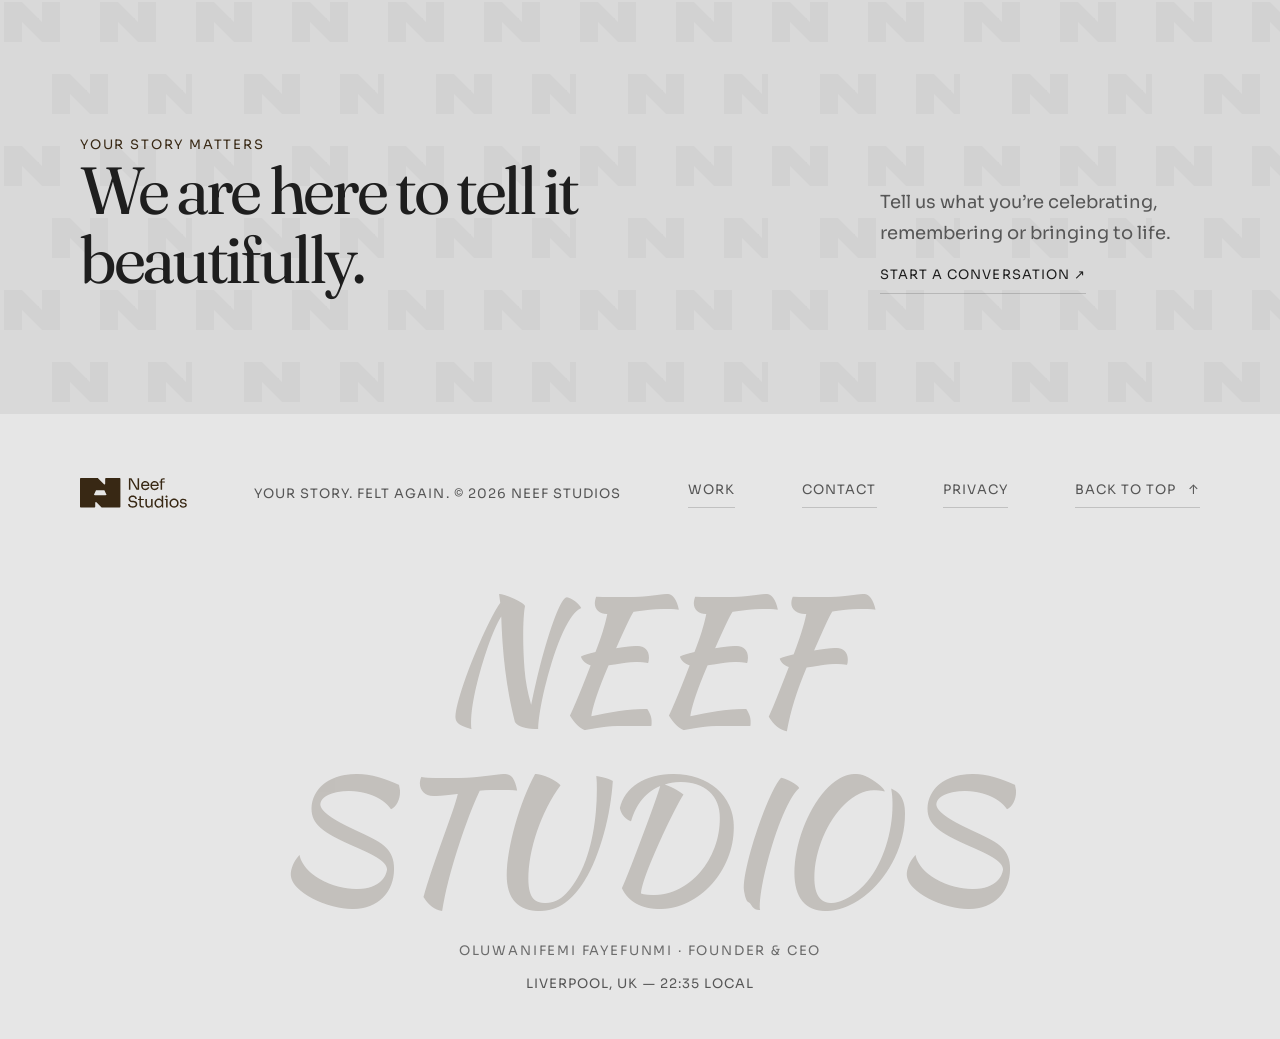
==== commit 009bce96: "First git commit for neef studios website. This commit includes the initial setup of the project, in" ====
--- a/about.html
+++ b/about.html
@@ -1,52 +1,69 @@
 <!DOCTYPE html>
-<html lang="en-GB">
+<html lang="en-GB" class="no-js">
 <head>
     <meta charset="UTF-8">
     <meta name="viewport" content="width=device-width, initial-scale=1.0">
-    <meta name="description" content="Meet Neef Studios, a creative photography and videography brand capturing authentic moments as timeless visual stories.">
-    <meta name="theme-color" content="#111111">
+    <meta name="description" content="Neef Studios is a photography and film studio in Fazakerley, Liverpool, working across family portraiture, weddings, events, brands and documentary projects.">
+    <meta name="theme-color" content="#1e1e1e">
+    <meta name="referrer" content="strict-origin-when-cross-origin">
     <meta property="og:title" content="About &amp; Services — Neef Studios">
-    <meta property="og:description" content="Neef Studios creates thoughtful photography and film for families, couples, brands and events.">
+    <meta property="og:description" content="A Liverpool photography and film studio — how we work, what we shoot and what you can expect.">
     <meta property="og:type" content="website">
-    <meta property="og:image" content="https://images.unsplash.com/photo-1511895426328-dc8714191300?auto=format&fit=crop&w=1200&q=80">
+    <meta property="og:image" content="https://neefstudios.co.uk/assets/img/webp/family-dc8714191300-1600.webp">
+    <meta property="og:image:width" content="1200">
+    <meta property="og:image:height" content="800">
+    <meta property="og:image:alt" content="Family portrait moment photographed by Neef Studios">
+    <link rel="canonical" href="https://neefstudios.co.uk/about.html">
+    <meta property="og:url" content="https://neefstudios.co.uk/about.html">
+    <meta property="og:site_name" content="Neef Studios">
+    <meta name="twitter:card" content="summary_large_image">
     <title>About &amp; Services — Neef Studios</title>
-    <link rel="icon" type="image/svg+xml" href="assets/neef-mark.svg">
+    <link rel="preload" href="assets/fonts/sora/sora-latin-var.woff2" as="font" type="font/woff2" crossorigin>
+    <link rel="preload" href="assets/fonts/fraunces-latin.woff2" as="font" type="font/woff2" crossorigin>
+    <link rel="icon" type="image/svg+xml" href="assets/brand/logo-icon-brown.svg">
+    <link rel="icon" type="image/png" sizes="32x32" href="assets/favicon-32x32.png">
+    <link rel="apple-touch-icon" sizes="180x180" href="assets/apple-touch-icon.png">
     <link rel="stylesheet" href="styles.css">
-    <script async src="https://tally.so/widgets/embed.js"></script>
+    <script>document.documentElement.classList.replace("no-js","js");</script>
     <script defer src="site.js"></script>
 </head>
 <body>
     <a class="skip-link" href="#main-content">Skip to main content</a>
     <header class="site-header" id="top">
-        <a class="wordmark" href="index.html" aria-label="Neef Studios home"><img class="brand-mark" src="assets/neef-mark.svg" alt="">Neef Studios</a>
-        <nav class="nav-links" aria-label="Main navigation">
+        <a class="wordmark" href="index.html" aria-label="Neef Studios home"><img class="brand-mark" src="assets/brand/logo-full-brown.svg" alt="Neef Studios"></a>
+        <button class="nav-toggle" type="button" aria-expanded="false" aria-controls="primary-nav" aria-label="Open menu"><span class="nav-toggle__bar" aria-hidden="true"></span><span class="nav-toggle__bar" aria-hidden="true"></span><span class="nav-toggle__bar" aria-hidden="true"></span></button>
+        <nav class="nav-links" id="primary-nav" aria-label="Main navigation">
             <a href="work.html">Work</a>
             <a href="about.html" aria-current="page">About</a>
-            <a class="contact-link" href="#tally-open=5BWyWQ&amp;tally-overlay=1&amp;tally-emoji-text=📷&amp;tally-emoji-animation=flash&amp;tally-auto-close=3000" data-tally-open="5BWyWQ" data-tally-overlay="1" data-tally-emoji-text="📷" data-tally-emoji-animation="flash" data-tally-auto-close="3000" data-ref="website" data-service="Booking enquiry">Book a shoot</a>
+            <a href="packages.html">Packages</a>
+            <a href="contact.html">Contact</a>
+            <a class="contact-link" href="contact.html" data-booking-trigger data-service="Booking enquiry">Book a shoot</a>
         </nav>
     </header>
     <main id="main-content" tabindex="-1">
         <section class="section page-intro" aria-labelledby="page-title">
             <p class="section-label">Who we are · Neef Studios</p>
-            <h1 class="page-title" id="page-title">Every story deserves to be felt.</h1>
-            <p class="body-copy">We are a creative photography and videography brand dedicated to capturing authentic moments and turning them into timeless visual stories. Every person, couple, family, event and brand has a story worth telling. Our role is to capture it with intention, creativity and emotion.</p>
+            <h1 class="page-title" id="page-title">We photograph the parts you forget to notice.</h1>
+            <p class="body-copy">Neef Studios is a photography and film studio in Fazakerley, working across Liverpool and the North West. We shoot families, weddings, events, brands and documentary projects, and we work the same way on a ninety-minute portrait session as we do on a twelve-hour wedding: pay attention, keep the direction light, and give the ordinary details the same care as the set pieces.</p>
         </section>
-        <div class="section about-image" role="img" aria-label="Family sharing a quiet moment outdoors"></div>
+        <img class="about-image" src="assets/img/webp/family-dc8714191300-1600.webp"
+            srcset="assets/img/webp/family-dc8714191300-900.webp 900w, assets/img/webp/family-dc8714191300-1600.webp 1600w"
+            sizes="(max-width: 700px) 92vw, 86vw" width="1600" height="1067" loading="lazy" decoding="async" alt="Family sharing a quiet moment during a session in Liverpool">
         <section class="section content-section content-split">
             <div>
                 <p class="section-label">Our approach</p>
                 <h2>The moments in between make the story.</h2>
             </div>
             <div>
-                <p class="body-copy">Our work goes beyond simply taking pictures or recording videos. We pay attention to the laughter, emotions, atmosphere and small details that make each story unique—so your photographs and films feel natural, cinematic and meaningful.</p>
-                <p class="body-copy">Whether it is a once-in-a-lifetime celebration, a family milestone, a personal portrait or a brand with a message to communicate, we approach every project with creativity, professionalism and a genuine desire to tell the story well.</p>
+                <p class="body-copy">Most people tell us they hate having their photograph taken. That is usually the last thing they say before they forget the camera is there, which is the point. We do not arrive with a shot list to work through. We arrive, we talk, we let the session settle, and then we photograph what actually happens — the child who will only sit on one chair, the grandmother who does not know she is being photographed, the third attempt at a family portrait that turns out to be the one.</p>
+                <p class="body-copy">On a wedding day that means covering the milestones properly and then getting out of the way. On a brand shoot it means photographing the work rather than a mood board version of it: the roastery floor, the delivery van, the person who has done the job for nineteen years. The craft is in noticing, and in being quick enough when it matters.</p>
             </div>
         </section>
         <section class="purpose-panel">
             <div class="section">
-                <p class="section-label">Our vision</p>
-                <blockquote>Years from now, we want our work to take you back to how it felt.</blockquote>
-                <p class="body-copy">We create timeless visual stories that preserve memories, communicate ideas and celebrate people.</p>
+                <p class="section-label">Our standard</p>
+                <blockquote>Years from now, our work should take you back to how it actually felt.</blockquote>
+                <p class="body-copy">That is the test we hold every photograph and every frame of film against before it leaves the studio.</p>
             </div>
         </section>
         <section class="page-band">
@@ -61,17 +78,17 @@
                     <article class="process-card">
                         <span class="number">01 / DISCOVER</span>
                         <h3>Listen &amp; understand</h3>
-                        <p>We listen to your story, understand what matters, and get clear on the people, purpose and practical details.</p>
+                        <p>A conversation, not a questionnaire. We find out who matters, what the day or the brand actually needs, and where the boundaries are — including the parts you would rather we did not photograph.</p>
                     </article>
                     <article class="process-card">
-                        <span class="number">02 / CREATE</span>
-                        <h3>Plan &amp; make</h3>
-                        <p>We plan with intention, then create a relaxed space to capture genuine moments and considered images.</p>
+                        <span class="number">02 / MAKE</span>
+                        <h3>Plan lightly, then work</h3>
+                        <p>We agree a simple structure, confirm timings and light, then treat the plan as a safety net rather than a script. Most of the photographs you will love were not on it.</p>
                     </article>
                     <article class="process-card">
-                        <span class="number">03 / FINISH</span>
-                        <h3>Edit &amp; deliver</h3>
-                        <p>We thoughtfully edit and finish your photographs and films, ready to share, revisit and keep.</p>
+                        <span class="number">03 / DELIVER</span>
+                        <h3>Edit &amp; hand over</h3>
+                        <p>Every image is edited individually. You get a private gallery, print-ready files, and the turnaround we promised at booking — sneak peeks within 48 hours.</p>
                     </article>
                 </div>
             </div>
@@ -87,42 +104,42 @@
                 <article class="detail-card">
                     <svg class="service-icon" aria-hidden="true"><use href="assets/icons.svg#icon-camera"></use></svg>
                     <h3>Portrait &amp; lifestyle</h3>
-                    <p>Natural, expressive portraits that show your personality and the moments that make everyday life yours.</p>
+                    <p>Ninety minutes, one location, no forced smiles. Good for individuals, couples and anyone who wants photographs that look like them.</p>
                 </article>
                 <article class="detail-card">
                     <svg class="service-icon" aria-hidden="true"><use href="assets/icons.svg#icon-people"></use></svg>
                     <h3>Family photography</h3>
-                    <p>Relaxed family sessions focused on real connection, growing-up moments and time together.</p>
+                    <p>Sessions at home or outdoors, built around your routines rather than a pose list. Children are allowed to be children.</p>
                 </article>
                 <article class="detail-card">
                     <svg class="service-icon" aria-hidden="true"><use href="assets/icons.svg#icon-ring"></use></svg>
                     <h3>Weddings</h3>
-                    <p>Photography and videography for the vows, joyful chaos, quiet glances and all the in-between moments.</p>
+                    <p>Photography and film from preparation to the last dance, by one crew working to one plan. Groups done in twenty minutes, the rest left alone.</p>
                 </article>
                 <article class="detail-card">
                     <svg class="service-icon" aria-hidden="true"><use href="assets/icons.svg#icon-event"></use></svg>
                     <h3>Events</h3>
-                    <p>Atmospheric event coverage that brings people, energy and meaningful details back to life.</p>
+                    <p>Conferences, launches, celebrations and fundraisers — covered without interrupting the room, delivered in time to be useful.</p>
                 </article>
                 <article class="detail-card">
                     <svg class="service-icon" aria-hidden="true"><use href="assets/icons.svg#icon-brand"></use></svg>
                     <h3>Brand &amp; commercial</h3>
-                    <p>Photography and films that help businesses show what they do and the people behind the work.</p>
+                    <p>Image libraries for launches and rebrands: process, product, place and people, shot to one visual rule so nothing looks assembled.</p>
                 </article>
                 <article class="detail-card">
                     <svg class="service-icon" aria-hidden="true"><use href="assets/icons.svg#icon-film"></use></svg>
                     <h3>Documentary</h3>
-                    <p>Honest, human-centred documentary photography and filmmaking with care for the story and its subjects.</p>
+                    <p>Long-form work about real people and real work, made over weeks or months rather than a single session.</p>
                 </article>
                 <article class="detail-card">
                     <svg class="service-icon" aria-hidden="true"><use href="assets/icons.svg#icon-edit"></use></svg>
                     <h3>Creative &amp; editorial</h3>
-                    <p>Visual concepts and image-making for editorial features, artists and creative collaborations.</p>
+                    <p>Commissioned image-making for features, artists and collaborations, where the idea comes first and the pictures serve it.</p>
                 </article>
                 <article class="detail-card">
                     <svg class="service-icon" aria-hidden="true"><use href="assets/icons.svg#icon-social"></use></svg>
                     <h3>Social &amp; promotional</h3>
-                    <p>Photography and short-form video made to introduce, promote and connect across digital channels.</p>
+                    <p>Short-form photography and video delivered in the crops and formats your channels actually use, not one file resized six ways.</p>
                 </article>
             </div>
         </section>
@@ -132,16 +149,18 @@
                     <p class="section-label">Your story matters</p>
                     <h2 id="contact-title">We are here to tell it beautifully.</h2>
                 </div>
-                <p class="contact-note">Tell us what you’re celebrating, remembering or bringing to life.<br><a class="text-link" href="#tally-open=5BWyWQ&amp;tally-overlay=1&amp;tally-emoji-text=📷&amp;tally-emoji-animation=flash&amp;tally-auto-close=3000" data-tally-open="5BWyWQ" data-tally-overlay="1" data-tally-emoji-text="📷" data-tally-emoji-animation="flash" data-tally-auto-close="3000" data-ref="about" data-service="General enquiry">Start a conversation <span aria-hidden="true">↗</span></a></p>
+                <p class="contact-note">Tell us what you’re celebrating, remembering or bringing to life.<br><a class="text-link" href="contact.html" data-booking-trigger data-service="General enquiry">Start a conversation <span aria-hidden="true">↗</span></a></p>
             </div>
         </section>
     </main>
     <footer class="site-footer">
-        <a class="wordmark" href="index.html"><img class="brand-mark" src="assets/neef-mark.svg" alt="">Neef Studios</a>
-        <p>Your story. Felt again. · © <span data-current-year></span></p>
-        <a class="text-link" href="contact.html">Contact details</a>
-        <a class="text-link" href="#top">Back to top <span aria-hidden="true">↑</span></a>
+        <a class="wordmark" href="index.html" aria-label="Neef Studios home"><img class="brand-mark" src="assets/brand/logo-full-brown.svg" alt="Neef Studios"></a>
+        <p class="footer-tagline">Your story. Felt again. © <span data-current-year></span> Neef Studios</p>
+        <a class="text-link" href="work.html">Work</a>
+        <a class="text-link" href="contact.html">Contact</a>
+        <a class="text-link" href="privacy.html">Privacy</a>
+        <a class="text-link" href="#top" data-scroll-top>Back to top <span aria-hidden="true">↑</span></a>
     </footer>
-    <a class="floating-cta" href="#tally-open=5BWyWQ&amp;tally-overlay=1&amp;tally-emoji-text=📷&amp;tally-emoji-animation=flash&amp;tally-auto-close=3000" data-tally-open="5BWyWQ" data-tally-overlay="1" data-tally-emoji-text="📷" data-tally-emoji-animation="flash" data-tally-auto-close="3000" data-ref="floating-cta" data-service="Booking enquiry">Book a shoot</a>
+    <a class="floating-cta" href="contact.html" data-booking-trigger data-service="Booking enquiry">Book a shoot</a>
 </body>
 </html>
--- a/styles.css
+++ b/styles.css
@@ -2,118 +2,55 @@
     color-scheme: light;
     --text-small: clamp(12px, 0.15vw + 11.5px, 13px);
     --text-body: clamp(16px, 0.2vw + 15.5px, 18px);
-    --ink: #111;
-    --paper: #f7f7f5;
-    --muted: #686868;
-    --accent: #111;
-    --line: rgba(17, 17, 17, 0.18);
-    --soft: #eaeae8;
-    --shadow: 0 20px 40px rgba(17, 17, 17, 0.08);
-}
-
-.case-video {
-    padding: clamp(60px, 9vw, 110px) 0;
-    background-color: var(--soft);
-    background-image: radial-gradient(rgba(17, 17, 17, 0.06) 0.7px, transparent 0.7px);
-    background-size: 20px 20px;
-}
-
-.case-video-inner {
-    max-width: 1100px;
-}
-
-.video-preview {
-    position: relative;
-    width: 100%;
-    aspect-ratio: 16 / 9;
-    margin-top: 36px;
-    overflow: hidden;
-    border: 0;
-    padding: 0;
-    background: var(--ink);
-    color: white;
-    cursor: pointer;
-    text-align: left;
-}
-
-.video-preview img,
-.video-preview iframe {
-    width: 100%;
-    height: 100%;
-    border: 0;
-    object-fit: cover;
-}
-
-.video-preview img {
-    opacity: 0.82;
-    transition: opacity 250ms ease, transform 700ms cubic-bezier(0.2, 0.65, 0.3, 1);
-}
-
-.video-preview:hover img,
-.video-preview:focus-visible img {
-    opacity: 0.68;
-    transform: scale(1.025);
-}
-
-.video-preview:focus-visible {
-    outline: 3px solid var(--ink);
-    outline-offset: 4px;
-}
-
-.video-play {
-    position: absolute;
-    top: 50%;
-    left: 50%;
-    width: 72px;
-    height: 72px;
-    display: grid;
-    place-items: center;
-    transform: translate(-50%, -50%);
-    border: 1px solid rgba(255, 255, 255, 0.85);
-    border-radius: 50%;
-    background: rgba(17, 17, 17, 0.48);
-    transition: background 180ms ease, transform 180ms ease;
-}
-
-.video-play::after {
-    width: 0;
-    height: 0;
-    margin-left: 5px;
-    border-top: 9px solid transparent;
-    border-bottom: 9px solid transparent;
-    border-left: 13px solid currentColor;
-    content: "";
-}
-
-.video-preview:hover .video-play,
-.video-preview:focus-visible .video-play {
-    transform: translate(-50%, -50%) scale(1.08);
-    background: rgba(17, 17, 17, 0.78);
-}
-
-.video-caption {
-    display: flex;
-    justify-content: space-between;
-    gap: 24px;
-    margin-top: 14px;
-    color: var(--muted);
-    font-size: var(--text-small);
-    line-height: 1.6;
-}
-
-.video-caption p {
-    margin: 0;
-}
-
-.video-credit {
-    flex: 0 0 auto;
-    text-align: right;
-}
-
-.video-credit a {
-    color: var(--ink);
-    text-decoration: underline;
-    text-underline-offset: 3px;
+    --ink: #1e1e1e;
+    --paper: #e6e6e6;
+    --muted: #565656;
+    --accent: #382814;
+    --gold: #be9b49;
+    --line: rgba(30, 30, 30, 0.18);
+    --soft: #d9d9d9;
+    --shadow: 0 22px 50px rgba(30, 30, 30, 0.12);
+    --ease-out: cubic-bezier(0.2, 0.65, 0.3, 1);
+    --ease-soft: cubic-bezier(0.33, 1, 0.68, 1);
+    --label-tracking: 0.14em;
+    --reveal-duration: 900ms;
+    --reveal-distance: 34px;
+}
+
+@font-face {
+    font-family: "Fraunces";
+    font-style: normal;
+    font-weight: 300 600;
+    font-display: swap;
+    src: url("assets/fonts/fraunces-latin.woff2") format("woff2");
+}
+
+@font-face {
+    font-family: "Inter";
+    font-style: normal;
+    font-weight: 400 700;
+    font-display: swap;
+    src: url("assets/fonts/inter-latin.woff2") format("woff2");
+}
+
+/* Sora — brand primary typeface (SIL OFL, self-hosted, variable 100-800) */
+
+@font-face {
+    font-family: "Sora";
+    font-style: normal;
+    font-weight: 100 800;
+    font-display: swap;
+    src: url("assets/fonts/sora/sora-latin-var.woff2") format("woff2");
+}
+
+/* Kaushan Script — SIL OFL brush-stroke signature face for the studio owner's mark */
+
+@font-face {
+    font-family: "Kaushan Script";
+    font-style: normal;
+    font-weight: 400;
+    font-display: swap;
+    src: url("assets/fonts/signature/kaushan-script-latin.woff2") format("woff2");
 }
 
 * {
@@ -122,16 +59,23 @@
 
 html {
     scroll-behavior: smooth;
+    scroll-padding-top: 104px;
 }
 
 body {
     margin: 0;
     background: var(--paper);
     color: var(--ink);
-    font-family: Arial, Helvetica, sans-serif;
+    font-family: "Sora", "Inter", Arial, Helvetica, sans-serif;
     font-size: var(--text-body);
     line-height: 1.65;
     -webkit-font-smoothing: antialiased;
+}
+
+body.modal-open {
+    overflow: hidden;
+    scrollbar-gutter: stable;
+    padding-right: var(--modal-scrollbar, 0px);
 }
 
 a {
@@ -177,26 +121,33 @@
     align-items: center;
     justify-content: space-between;
     gap: 24px;
-    background: rgba(247, 247, 245, 0.9);
-    backdrop-filter: blur(8px);
-    border-bottom: 1px solid rgba(17, 17, 17, 0.08);
+    background: rgba(230, 230, 230, 0.94);
+    backdrop-filter: blur(12px);
+    border-bottom: 1px solid rgba(30, 30, 30, 0.1);
+    transition: min-height 320ms var(--ease-soft), box-shadow 320ms var(--ease-soft), background 320ms var(--ease-soft);
+}
+
+.site-header.is-condensed {
+    min-height: 64px;
+    background: rgba(230, 230, 230, 0.97);
+    box-shadow: 0 10px 30px rgba(30, 30, 30, 0.07);
 }
 
 .wordmark {
     display: inline-flex;
     align-items: center;
-    gap: 10px;
-    font-size: clamp(13px, 1vw, 15px);
-    font-weight: 700;
-    letter-spacing: 0.12em;
-    text-transform: uppercase;
     white-space: nowrap;
 }
 
 .brand-mark {
-    width: 29px;
-    height: 22px;
+    width: auto;
+    height: 30px;
     flex: 0 0 auto;
+    transition: opacity 200ms ease;
+}
+
+.wordmark:hover .brand-mark {
+    opacity: 0.78;
 }
 
 .nav-links {
@@ -216,13 +167,148 @@
 }
 
 .nav-links a {
+    position: relative;
     padding: 9px 0;
 }
 
-.nav-links a:hover,
-.text-link:hover {
-    text-decoration: underline;
-    text-underline-offset: 5px;
+/* ---------- Mobile navigation toggle ---------- */
+
+.nav-toggle {
+    display: none;
+    flex-direction: column;
+    justify-content: center;
+    gap: 5px;
+    width: 44px;
+    height: 44px;
+    padding: 10px;
+    border: 1px solid var(--line);
+    border-radius: 8px;
+    background: transparent;
+    cursor: pointer;
+}
+
+.nav-toggle__bar {
+    display: block;
+    width: 100%;
+    height: 2px;
+    background: var(--ink);
+    border-radius: 2px;
+    transition: transform 280ms var(--ease-out), opacity 200ms ease;
+    transform-origin: center;
+}
+
+.nav-toggle[aria-expanded="true"] .nav-toggle__bar:nth-child(1) {
+    transform: translateY(7px) rotate(45deg);
+}
+
+.nav-toggle[aria-expanded="true"] .nav-toggle__bar:nth-child(2) {
+    opacity: 0;
+}
+
+.nav-toggle[aria-expanded="true"] .nav-toggle__bar:nth-child(3) {
+    transform: translateY(-7px) rotate(-45deg);
+}
+
+.nav-toggle:focus-visible {
+    outline: 2px solid var(--ink);
+    outline-offset: 3px;
+}
+
+@media (max-width: 900px) {
+    .nav-toggle {
+        display: flex;
+    }
+
+    .site-header {
+        position: sticky;
+    }
+
+    .nav-links {
+        position: absolute;
+        top: 100%;
+        left: 0;
+        right: 0;
+        z-index: 30;
+        display: none;
+        flex-direction: column;
+        align-items: stretch;
+        gap: 0;
+        padding: 10px 6.25% 22px;
+        background: rgba(230, 230, 230, 0.99);
+        border-bottom: 1px solid var(--line);
+        box-shadow: 0 24px 42px rgba(30, 30, 30, 0.12);
+    }
+
+    .nav-links.is-open {
+        display: flex;
+        animation: nav-drop 320ms var(--ease-out);
+    }
+
+    @keyframes nav-drop {
+        from {
+            opacity: 0;
+            transform: translateY(-10px);
+        }
+
+        to {
+            opacity: 1;
+            transform: translateY(0);
+        }
+    }
+
+    .nav-links a {
+        padding: 15px 0;
+        border-bottom: 1px solid var(--line);
+        font-size: var(--text-body);
+        letter-spacing: 0.1em;
+    }
+
+    .nav-links a::after {
+        display: none;
+    }
+
+    .nav-links .contact-link {
+        margin-top: 16px;
+        padding: 13px 0;
+        border-bottom: 1px solid var(--accent);
+        text-align: center;
+    }
+}
+
+@media (min-width: 901px) {
+    .nav-toggle {
+        display: none !important;
+    }
+}
+
+.nav-links a::after,
+.text-link::after {
+    position: absolute;
+    bottom: 2px;
+    left: 0;
+    width: 100%;
+    height: 1px;
+    content: "";
+    background: currentColor;
+    transform: scaleX(0);
+    transform-origin: right center;
+    transition: transform 320ms var(--ease-out);
+}
+
+.text-link {
+    position: relative;
+}
+
+.text-link::after {
+    bottom: 4px;
+}
+
+.nav-links a:hover::after,
+.nav-links a:focus-visible::after,
+.text-link:hover::after,
+.text-link:focus-visible::after {
+    transform: scaleX(1);
+    transform-origin: left center;
 }
 
 .nav-links a:focus-visible,
@@ -234,7 +320,7 @@
 
 .contact-link {
     padding: 7px 0 5px;
-    border-bottom: 1px solid currentColor;
+    border-bottom: 1px solid var(--accent);
 }
 
 .floating-cta {
@@ -246,15 +332,24 @@
     align-items: center;
     gap: 8px;
     padding: 12px 18px;
-    border: 1px solid rgba(17, 17, 17, 0.12);
+    border: 1px solid rgba(255, 255, 255, 0.22);
     border-radius: 999px;
-    background: rgba(17, 17, 17, 0.96);
+    background: #1e1e1e;
     box-shadow: var(--shadow);
     color: #fff;
     font-size: var(--text-small);
     letter-spacing: 0.08em;
     text-transform: uppercase;
-    transition: transform 180ms ease, box-shadow 180ms ease;
+    opacity: 0;
+    visibility: hidden;
+    transform: translateY(14px);
+    transition: transform 260ms var(--ease-soft), box-shadow 180ms ease, opacity 260ms ease, visibility 260ms ease;
+}
+
+.floating-cta.is-shown {
+    opacity: 1;
+    visibility: visible;
+    transform: translateY(0);
 }
 
 .floating-cta:hover,
@@ -271,33 +366,101 @@
     align-items: flex-end;
     overflow: hidden;
     color: #fff;
-    background: #4c514b center 52% / cover no-repeat;
-}
-
-.hero-home {
-    background-image: url("https://images.unsplash.com/photo-1519741497674-611481863552?auto=format&fit=crop&w=2200&q=85");
-}
-
-.hero::before {
+    background: #4c514b;
+}
+
+.hero-media {
+    position: absolute;
+    inset: -4%;
+    z-index: 0;
+    width: 104%;
+    height: 104%;
+    object-fit: cover;
+    object-position: center 52%;
+    animation: hero-drift 22s var(--ease-soft) both;
+}
+
+.hero::after {
     position: absolute;
     inset: 0;
+    z-index: 1;
     content: "";
-    background: linear-gradient(90deg, rgba(12, 16, 14, 0.64), rgba(12, 16, 14, 0.1) 82%),
-        linear-gradient(0deg, rgba(12, 16, 14, 0.48), transparent 54%);
-}
-
-.hero-content {
+    background: linear-gradient(90deg, rgba(20, 20, 20, 0.72), rgba(20, 20, 20, 0.32) 82%),
+        linear-gradient(0deg, rgba(20, 20, 20, 0.56), transparent 54%);
+}
+
+@keyframes hero-drift {
+    from {
+        transform: scale(1.07) translateX(0);
+    }
+
+    to {
+        transform: scale(1.14) translateX(1.4%);
+    }
+}
+
+.hero-fade {
     position: relative;
-    z-index: 1;
+    z-index: 2;
     width: min(1440px, 100%);
     margin: 0 auto;
     padding: clamp(48px, 9vw, 120px) 6.25%;
+    animation: hero-rise 1100ms var(--ease-out) 150ms both;
+}
+
+@keyframes hero-rise {
+    from {
+        opacity: 0;
+        transform: translateY(26px);
+    }
+
+    to {
+        opacity: 1;
+        transform: translateY(0);
+    }
+}
+
+.hero .eyebrow {
+    animation: hero-rise 900ms var(--ease-out) 350ms both;
+}
+
+.hero-line {
+    display: block;
+    overflow: hidden;
+    padding-bottom: 0.26em;
+    margin-bottom: -0.26em;
+}
+
+.hero-line > span {
+    display: block;
+    /* Visible by default; the animation only slides in FROM below.
+       If the animation never runs, the headline is still readable. */
+    transform: translateY(0);
+    animation: hero-line-up 1000ms cubic-bezier(0.2, 0.65, 0.3, 1) both;
+}
+
+.hero-line:nth-child(2) > span {
+    animation-delay: 180ms;
+}
+
+@keyframes hero-line-up {
+    from {
+        transform: translateY(115%);
+    }
+
+    to {
+        transform: translateY(0);
+    }
+}
+
+.hero-bottom {
+    animation: hero-rise 900ms var(--ease-out) 720ms both;
 }
 
 .eyebrow {
     margin: 0 0 20px;
     font-size: var(--text-small);
-    letter-spacing: 0.2em;
+    letter-spacing: var(--label-tracking);
     line-height: 1.5;
     text-transform: uppercase;
 }
@@ -305,10 +468,10 @@
 .hero h1 {
     max-width: 900px;
     margin: 0;
-    font-family: Georgia, "Times New Roman", serif;
+    font-family: "Fraunces", Georgia, "Times New Roman", serif;
     font-size: clamp(58px, 10vw, 144px);
     font-weight: 400;
-    letter-spacing: -0.075em;
+    letter-spacing: -0.03em;
     line-height: 0.88;
 }
 
@@ -355,9 +518,9 @@
 
 .section-label {
     margin: 8px 0 0;
-    color: var(--muted);
-    font-size: var(--text-small);
-    letter-spacing: 0.17em;
+    color: var(--accent);
+    font-size: var(--text-small);
+    letter-spacing: var(--label-tracking);
     text-transform: uppercase;
 }
 
@@ -368,10 +531,10 @@
 .page-title,
 .case-title {
     margin: 0;
-    font-family: Georgia, "Times New Roman", serif;
+    font-family: "Fraunces", Georgia, "Times New Roman", serif;
     font-size: clamp(38px, 5.2vw, 72px);
     font-weight: 400;
-    letter-spacing: -0.055em;
+    letter-spacing: -0.05em;
     line-height: 1.04;
 }
 
@@ -381,10 +544,11 @@
     margin: 26px 0 0;
     color: var(--muted);
     font-size: var(--text-body);
-    line-height: 1.8;
+    line-height: 1.7;
 }
 
 .work {
+    padding-top: clamp(24px, 4vw, 56px);
     padding-bottom: clamp(96px, 13vw, 170px);
 }
 
@@ -440,16 +604,124 @@
 .project-image {
     min-height: 280px;
     aspect-ratio: 1.2;
-    background-color: #d4d0c7;
-    background-position: center;
-    background-size: cover;
-    transition: transform 700ms cubic-bezier(0.2, 0.65, 0.3, 1), filter 500ms ease;
+    width: 100%;
+    object-fit: cover;
+    background-color: #cfcfcf;
+    transition: transform 700ms var(--ease-out), filter 500ms ease;
 }
 
 .project-card-link:hover .project-image,
 .project-card-link:focus-visible .project-image {
     transform: scale(1.055);
     filter: saturate(0.82);
+}
+
+.project-card-link::before {
+    position: absolute;
+    top: clamp(16px, 2vw, 26px);
+    right: clamp(16px, 2vw, 26px);
+    z-index: 2;
+    display: grid;
+    place-items: center;
+    width: 74px;
+    height: 74px;
+    border: 1px solid rgba(255, 255, 255, 0.4);
+    border-radius: 50%;
+    background: rgba(30, 30, 30, 0.55);
+    backdrop-filter: blur(6px);
+    color: #fff;
+    content: "View";
+    font-size: 11px;
+    letter-spacing: 0.14em;
+    text-transform: uppercase;
+    opacity: 0;
+    transform: scale(0.72);
+    transition: opacity 300ms ease, transform 420ms var(--ease-out);
+    pointer-events: none;
+}
+
+.project-card-link {
+    position: relative;
+}
+
+.project-card-link:hover::before,
+.project-card-link:focus-visible::before {
+    opacity: 1;
+    transform: scale(1);
+}
+
+/* Touch devices: keep the effects, scoped to :active so they respond to tap.
+   Hover-only reveals are converted into permanent/stated states, not removed. */
+
+@media (hover: none) {
+    .project-card-link::before {
+        content: "View";
+        position: absolute;
+        top: clamp(12px, 2vw, 20px);
+        right: clamp(12px, 2vw, 20px);
+        z-index: 2;
+        display: grid;
+        place-items: center;
+        width: 58px;
+        height: 58px;
+        border: 1px solid rgba(255, 255, 255, 0.45);
+        border-radius: 50%;
+        background: rgba(27, 25, 22, 0.5);
+        color: #fff;
+        font-size: 10px;
+        letter-spacing: 0.12em;
+        text-transform: uppercase;
+        opacity: 1;
+        transform: none;
+        transition: none;
+        pointer-events: none;
+    }
+
+    .project-overlay {
+        opacity: 1;
+        transform: none;
+    }
+}
+
+/* Tap feedback for touch: press states replace hover states */
+
+@media (hover: none) {
+    .project-card-link:active .project-image {
+        transform: scale(1.03);
+        filter: saturate(0.86);
+    }
+
+    .journal-card-link:active .journal-image {
+        transform: scale(1.025);
+        filter: saturate(0.92);
+    }
+
+    .testimonial-card:active {
+        transform: translateY(-2px);
+        box-shadow: var(--shadow);
+    }
+
+    .work-index__row:active {
+        padding-left: 10px;
+    }
+
+    .work-index__row:active .work-index__title,
+    .journal-card-link:active .journal-meta h3 {
+        color: var(--accent);
+    }
+
+    .filter-button:active,
+    .service-item:active,
+    .faq-item summary:active,
+    .cookie-notice__accept:active,
+    .booking-submit:active,
+    .booking-cancel:active {
+        transform: translateY(1px) scale(0.99);
+    }
+
+    .floating-cta:active {
+        transform: translateY(1px);
+    }
 }
 
 .project-overlay {
@@ -459,7 +731,7 @@
     flex-direction: column;
     justify-content: end;
     padding: clamp(20px, 3vw, 36px);
-    background: linear-gradient(0deg, rgba(0, 0, 0, 0.78), rgba(0, 0, 0, 0) 76%);
+    background: linear-gradient(0deg, rgba(15, 14, 12, 0.84), rgba(15, 14, 12, 0) 78%);
     color: white;
     opacity: 0;
     transform: translateY(10px);
@@ -474,14 +746,14 @@
 
 .project-overlay span {
     font-size: var(--text-small);
-    letter-spacing: 0.15em;
+    letter-spacing: var(--label-tracking);
     text-transform: uppercase;
 }
 
 .project-overlay strong {
     max-width: 32ch;
     margin-top: 10px;
-    font-family: Georgia, "Times New Roman", serif;
+    font-family: "Fraunces", Georgia, "Times New Roman", serif;
     font-size: clamp(19px, 2.4vw, 27px);
     font-weight: 400;
     line-height: 1.25;
@@ -495,11 +767,559 @@
     line-height: 1.6;
 }
 
+/* ---------- Film grain (static, composited once, unified texture) ---------- */
+
+body::after {
+    position: fixed;
+    inset: 0;
+    z-index: 250;
+    content: "";
+    background-image: url("data:image/svg+xml,%3Csvg xmlns='http://www.w3.org/2000/svg' width='160' height='160'%3E%3Cfilter id='n'%3E%3CfeTurbulence type='fractalNoise' baseFrequency='0.9' numOctaves='2' stitchTiles='stitch'/%3E%3CfeColorMatrix type='saturate' values='0'/%3E%3C/filter%3E%3Crect width='100%25' height='100%25' filter='url(%23n)' opacity='0.05'/%3E%3C/svg%3E");
+    pointer-events: none;
+}
+
+/* ---------- Footer signature (oversized wordmark + local time) ---------- */
+
+.footer-signature {
+    width: 100%;
+    margin-top: clamp(24px, 4vw, 48px);
+    font-family: "Kaushan Script", "Fraunces", cursive;
+    font-size: clamp(56px, 13vw, 190px);
+    font-weight: 400;
+    letter-spacing: -0.01em;
+    line-height: 1.08;
+    text-align: center;
+    color: var(--accent);
+    opacity: 0.2;
+    /* Visible by default; the animation only fades in FROM transparent.
+       If the animation never runs, the signature is still fully visible. */
+    animation: signature-in 1800ms cubic-bezier(0.2, 0.65, 0.3, 1) 300ms both;
+    user-select: none;
+    pointer-events: none;
+}
+
+@keyframes signature-in {
+    from {
+        opacity: 0;
+        transform: translateY(14px);
+    }
+}
+
+@media (prefers-reduced-motion: reduce) {
+    .footer-signature {
+        animation: none;
+    }
+}
+
+.footer-owner {
+    width: 100%;
+    margin: 0;
+    color: var(--muted);
+    font-size: var(--text-small);
+    letter-spacing: 0.14em;
+    text-align: center;
+    text-transform: uppercase;
+    opacity: 0.85;
+}
+
+.footer-meta {
+    width: 100%;
+    margin: clamp(18px, 3vw, 30px) 0 0;
+    color: var(--muted);
+    font-size: var(--text-small);
+    letter-spacing: 0.08em;
+    text-align: center;
+    text-transform: uppercase;
+}
+
+/* ---------- Marquee strip (WCAG 2.2.2: aria-hidden, pauses on hover, static under reduced motion) ---------- */
+
+.marquee {
+    overflow: hidden;
+    padding: clamp(18px, 3vw, 30px) 0;
+    border-top: 1px solid var(--line);
+    border-bottom: 1px solid var(--line);
+}
+
+.marquee__track {
+    display: flex;
+    align-items: baseline;
+    gap: clamp(18px, 3vw, 36px);
+    width: max-content;
+    animation: marquee-drift 36s linear infinite;
+    will-change: transform;
+}
+
+.marquee:hover .marquee__track {
+    animation-play-state: paused;
+}
+
+.marquee__item {
+    font-family: "Fraunces", Georgia, "Times New Roman", serif;
+    font-size: clamp(20px, 2.6vw, 34px);
+    letter-spacing: -0.02em;
+    white-space: nowrap;
+}
+
+.marquee__dot {
+    color: var(--accent);
+}
+
+@keyframes marquee-drift {
+    from {
+        transform: translateX(0);
+    }
+
+    to {
+        transform: translateX(-50%);
+    }
+}
+
+/* ---------- Embedded video (film projects) ---------- */
+
+.case-video {
+    position: relative;
+    width: 100%;
+    aspect-ratio: 16 / 9;
+    margin-top: clamp(28px, 4vw, 48px);
+    overflow: hidden;
+    border: 1px solid var(--line);
+    background: #111;
+}
+
+.case-video iframe,
+.case-video img {
+    position: absolute;
+    inset: 0;
+    width: 100%;
+    height: 100%;
+    border: 0;
+    object-fit: cover;
+}
+
+.case-video__trigger {
+    position: absolute;
+    inset: 0;
+    display: grid;
+    place-items: center;
+    width: 100%;
+    border: 0;
+    padding: 0;
+    background: transparent;
+    cursor: pointer;
+}
+
+.case-video__trigger img {
+    opacity: 0.72;
+    transition: opacity 400ms ease, transform 700ms var(--ease-out);
+}
+
+.case-video__trigger:hover img,
+.case-video__trigger:focus-visible img {
+    opacity: 0.6;
+    transform: scale(1.02);
+}
+
+.case-video__trigger:focus-visible {
+    outline: 3px solid #fff;
+    outline-offset: -6px;
+}
+
+.case-video__play {
+    position: relative;
+    display: grid;
+    place-items: center;
+    width: clamp(64px, 9vw, 96px);
+    height: clamp(64px, 9vw, 96px);
+    border: 1px solid rgba(255, 255, 255, 0.85);
+    border-radius: 50%;
+    background: rgba(17, 17, 17, 0.42);
+    color: #fff;
+    transition: background 240ms ease, transform 320ms var(--ease-soft);
+}
+
+.case-video__trigger:hover .case-video__play,
+.case-video__trigger:focus-visible .case-video__play {
+    background: rgba(17, 17, 17, 0.72);
+    transform: scale(1.07);
+}
+
+.case-video__play::after {
+    width: 0;
+    height: 0;
+    margin-left: 6px;
+    border-top: 11px solid transparent;
+    border-bottom: 11px solid transparent;
+    border-left: 17px solid currentColor;
+    content: "";
+}
+
+/* No video linked yet: honest pending state instead of a dead play button */
+
+.case-video.is-unavailable {
+    cursor: default;
+}
+
+.case-video.is-unavailable .case-video__trigger {
+    cursor: default;
+}
+
+.case-video.is-unavailable .case-video__play {
+    width: auto;
+    height: auto;
+    padding: 12px 22px;
+    border-radius: 999px;
+    font-size: var(--text-small);
+    letter-spacing: 0.12em;
+    text-transform: uppercase;
+}
+
+.case-video.is-unavailable .case-video__play::after {
+    content: "Film coming soon";
+    width: auto;
+    height: auto;
+    margin: 0;
+    border: 0;
+}
+
+.case-video.is-unavailable .case-video__trigger:hover img {
+    opacity: 0.72;
+    transform: none;
+}
+
+.case-video.is-unavailable .case-video__trigger:hover .case-video__play {
+    background: rgba(17, 17, 17, 0.42);
+    transform: none;
+}
+
+.case-video__caption {
+    display: flex;
+    flex-wrap: wrap;
+    justify-content: space-between;
+    gap: 8px 24px;
+    margin: 14px 0 0;
+    color: var(--muted);
+    font-size: var(--text-small);
+    line-height: 1.6;
+}
+
+/* Fallback link, shown only if the embedded player fails to initialise */
+
+.case-video__fallback {
+    position: absolute;
+    left: 0;
+    right: 0;
+    bottom: 0;
+    z-index: 3;
+    margin: 0;
+    padding: 10px 14px;
+    background: rgba(17, 17, 17, 0.82);
+    text-align: center;
+}
+
+.case-video__fallback a {
+    color: #fff;
+    font-size: var(--text-small);
+    letter-spacing: 0.06em;
+    text-decoration: underline;
+    text-underline-offset: 4px;
+}
+
+.case-video__duration {
+    flex: 0 0 auto;
+    letter-spacing: 0.1em;
+    text-transform: uppercase;
+}
+
+@media (prefers-reduced-motion: reduce) {
+    .case-video__trigger img {
+        transition: none;
+    }
+}
+
+/* ---------- Custom cursor (fine pointers only) ---------- */
+
+.cursor-dot {
+    position: fixed;
+    top: 0;
+    left: 0;
+    z-index: 200;
+    display: none;
+    width: 14px;
+    height: 14px;
+    border-radius: 50%;
+    background: #fff;
+    mix-blend-mode: difference;
+    pointer-events: none;
+    transform: translate(-50%, -50%);
+    transition: width 240ms var(--ease-out), height 240ms var(--ease-out);
+}
+
+.cursor-dot.is-large {
+    width: 72px;
+    height: 72px;
+}
+
+.cursor-dot__label {
+    position: absolute;
+    inset: 0;
+    display: grid;
+    place-items: center;
+    color: #000;
+    font-size: 10px;
+    font-weight: 600;
+    letter-spacing: 0.12em;
+    text-transform: uppercase;
+    opacity: 0;
+    transition: opacity 200ms ease;
+}
+
+.cursor-dot.is-large .cursor-dot__label {
+    opacity: 1;
+}
+
+@media (hover: hover) and (pointer: fine) {
+    html.has-custom-cursor .cursor-dot {
+        display: block;
+    }
+
+    html.has-custom-cursor body {
+        cursor: none;
+    }
+
+    html.has-custom-cursor a,
+    html.has-custom-cursor button,
+    html.has-custom-cursor [role="button"],
+    html.has-custom-cursor summary {
+        cursor: none;
+    }
+
+    /* Restore native cursor where text interaction matters */
+    html.has-custom-cursor input,
+    html.has-custom-cursor textarea,
+    html.has-custom-cursor select {
+        cursor: auto;
+    }
+}
+
+/* ---------- Work index list (award-style signature) ---------- */
+
+.work-index {
+    position: relative;
+    margin-bottom: clamp(56px, 8vw, 96px);
+}
+
+.work-index__label {
+    margin: 0 0 18px;
+    color: var(--muted);
+    font-size: var(--text-small);
+    letter-spacing: var(--label-tracking);
+    text-transform: uppercase;
+}
+
+.work-index__list {
+    margin: 0;
+    padding: 0;
+    list-style: none;
+    border-top: 1px solid var(--line);
+}
+
+.work-index__row {
+    display: grid;
+    grid-template-columns: 3.5rem 1fr auto 4.5rem;
+    align-items: baseline;
+    gap: clamp(12px, 2.5vw, 32px);
+    padding: clamp(22px, 3.5vw, 38px) 0;
+    border-bottom: 1px solid var(--line);
+    transition: padding-left 320ms var(--ease-out);
+}
+
+.work-index__row:hover {
+    padding-left: 14px;
+}
+
+.work-index__num {
+    color: var(--muted);
+    font-size: var(--text-small);
+    letter-spacing: 0.08em;
+}
+
+.work-index__title {
+    font-family: "Fraunces", Georgia, "Times New Roman", serif;
+    font-size: clamp(28px, 4.5vw, 58px);
+    font-weight: 400;
+    letter-spacing: -0.04em;
+    line-height: 1.05;
+    transition: color 260ms ease;
+}
+
+.work-index__row:hover .work-index__title {
+    color: var(--accent);
+}
+
+.work-index__meta {
+    color: var(--muted);
+    font-size: var(--text-small);
+    letter-spacing: 0.08em;
+    text-align: right;
+    text-transform: uppercase;
+}
+
+.work-index__year {
+    color: var(--muted);
+    font-size: var(--text-small);
+    text-align: right;
+}
+
+.work-index__preview {
+    position: fixed;
+    top: 0;
+    left: 0;
+    z-index: 40;
+    width: min(340px, 26vw);
+    aspect-ratio: 4 / 3;
+    overflow: hidden;
+    pointer-events: none;
+    opacity: 0;
+    transform: scale(0.9);
+    transition: opacity 280ms ease, transform 420ms var(--ease-out);
+    will-change: transform;
+}
+
+.work-index__preview.is-visible {
+    opacity: 1;
+    transform: scale(1);
+}
+
+.work-index__preview img {
+    position: absolute;
+    inset: 0;
+    width: 100%;
+    height: 100%;
+    object-fit: cover;
+    opacity: 0;
+    transition: opacity 320ms ease;
+}
+
+.work-index__preview img.is-current {
+    opacity: 1;
+}
+
+.work-index__row:focus-visible {
+    outline: 2px solid var(--ink);
+    outline-offset: 4px;
+}
+
+@media (hover: none), (max-width: 900px) {
+    .work-index__preview {
+        display: none;
+    }
+}
+
+@media (max-width: 700px) {
+    .work-index__row {
+        grid-template-columns: 2.5rem 1fr;
+        grid-template-areas:
+            "num title"
+            "meta meta";
+        row-gap: 8px;
+    }
+
+    .work-index__num {
+        grid-area: num;
+    }
+
+    .work-index__title {
+        grid-area: title;
+    }
+
+    .work-index__meta {
+        grid-area: meta;
+        text-align: left;
+    }
+
+    .work-index__year {
+        display: none;
+    }
+}
+
 .work-filters {
+    position: sticky;
+    top: 88px;
+    z-index: 15;
     display: flex;
     flex-wrap: wrap;
     gap: 10px;
-    margin: 0 0 38px;
+    margin: 0 0 30px;
+    padding: 14px 0;
+    background: rgba(230, 230, 230, 0.96);
+    backdrop-filter: blur(10px);
+    border-bottom: 1px solid var(--line);
+}
+
+.site-header.is-condensed ~ * .work-filters,
+body:has(.site-header.is-condensed) .work-filters {
+    top: 64px;
+}
+
+.filter-button {
+    position: relative;
+}
+
+.filter-button .filter-count {
+    display: inline-grid;
+    place-items: center;
+    min-width: 22px;
+    height: 22px;
+    padding: 0 6px;
+    border-radius: 999px;
+    background: rgba(30, 30, 30, 0.08);
+    color: inherit;
+    font-size: 11px;
+    font-weight: 600;
+    letter-spacing: 0.02em;
+    transition: background 220ms ease, color 220ms ease;
+}
+
+.filter-button:hover .filter-count,
+.filter-button.is-active .filter-count {
+    background: rgba(255, 255, 255, 0.22);
+}
+
+.work-results-row {
+    display: flex;
+    align-items: baseline;
+    justify-content: space-between;
+    gap: 20px;
+    margin: 0 0 30px;
+}
+
+.work-results-heading {
+    margin: 0;
+    color: var(--muted);
+    font-size: var(--text-small);
+    letter-spacing: var(--label-tracking);
+    text-transform: uppercase;
+}
+
+.project-card-link:focus-visible ~ .project-note,
+.project:focus-within .project-note {
+    border-top-color: var(--accent);
+}
+
+@media (max-width: 700px) {
+    .work-filters {
+        position: static;
+        padding: 0;
+        border-bottom: 0;
+        background: none;
+        backdrop-filter: none;
+    }
+
+    .work-results-row {
+        flex-direction: column;
+        gap: 8px;
+    }
 }
 
 .filter-button {
@@ -551,8 +1371,8 @@
 .empty-state h2 {
     margin: 0 0 10px;
     color: var(--ink);
-    font-family: Georgia, "Times New Roman", serif;
-    font-size: 30px;
+    font-family: "Fraunces", Georgia, "Times New Roman", serif;
+    font-size: clamp(20px, 1.9vw, 26px);
     font-weight: 400;
 }
 
@@ -571,14 +1391,6 @@
     aspect-ratio: 0.94;
 }
 
-.project-image-one {
-    background-image: url("https://images.unsplash.com/photo-1511895426328-dc8714191300?auto=format&fit=crop&w=1200&q=85");
-}
-
-.project-image-two {
-    background-image: url("https://images.unsplash.com/photo-1519741497674-611481863552?auto=format&fit=crop&w=1000&q=85");
-}
-
 .project-meta {
     display: flex;
     align-items: baseline;
@@ -587,10 +1399,11 @@
     padding-top: 16px;
 }
 
+.project-meta h2,
 .project-meta h3 {
     margin: 0;
-    font-family: Georgia, "Times New Roman", serif;
-    font-size: 23px;
+    font-family: "Fraunces", Georgia, "Times New Roman", serif;
+    font-size: clamp(20px, 1.9vw, 26px);
     font-weight: 400;
 }
 
@@ -604,11 +1417,23 @@
 }
 
 .project-note {
-    margin: 9px 0 0;
+    margin: 12px 0 0;
+    padding-top: 12px;
+    border-top: 1px solid var(--line);
     color: var(--muted);
     font-size: var(--text-small);
-    letter-spacing: 0.06em;
-    text-transform: uppercase;
+    line-height: 1.6;
+}
+
+.concept-disclosure {
+    max-width: 780px;
+    margin: 26px 0 0;
+    padding: 14px 18px;
+    border-left: 2px solid var(--accent);
+    background: rgba(56, 40, 20, 0.07);
+    color: var(--muted);
+    font-size: var(--text-small);
+    line-height: 1.7;
 }
 
 .services {
@@ -616,7 +1441,7 @@
     grid-template-columns: 0.8fr 1.2fr;
     gap: 8%;
     padding-top: clamp(72px, 10vw, 128px);
-    padding-bottom: clamp(80px, 11vw, 140px);
+    padding-bottom: clamp(96px, 12vw, 148px);
     border-top: 1px solid var(--line);
 }
 
@@ -645,7 +1470,7 @@
     background: transparent;
     color: var(--ink);
     cursor: pointer;
-    font-family: Georgia, "Times New Roman", serif;
+    font-family: "Fraunces", Georgia, "Times New Roman", serif;
     font-size: clamp(19px, 1.7vw, 24px);
     line-height: 1.25;
     text-align: left;
@@ -666,7 +1491,7 @@
 
 .service-number {
     color: var(--muted);
-    font-family: Arial, Helvetica, sans-serif;
+    font-family: "Sora", "Inter", Arial, Helvetica, sans-serif;
     font-size: var(--text-small);
     letter-spacing: 0.08em;
 }
@@ -687,13 +1512,21 @@
 }
 
 .service-preview img {
+    position: absolute;
+    inset: 0;
     width: 100%;
     height: 100%;
-    min-height: 100%;
     object-fit: cover;
     opacity: 0;
     transform: scale(1.035);
-    transition: opacity 300ms ease, transform 700ms cubic-bezier(0.2, 0.65, 0.3, 1);
+    transition: opacity 420ms ease, transform 900ms var(--ease-out);
+    z-index: 0;
+}
+
+.service-preview img.is-active {
+    opacity: 1;
+    transform: scale(1);
+    z-index: 1;
 }
 
 .service-preview.is-visible img {
@@ -719,35 +1552,12 @@
     opacity: 0;
 }
 
-.service-list {
-    margin: 0;
-    padding: 0;
-    list-style: none;
-    border-top: 1px solid var(--line);
-}
-
-.service-list li {
-    display: flex;
-    justify-content: space-between;
-    gap: 20px;
-    padding: 20px 0;
-    border-bottom: 1px solid var(--line);
-    font-family: Georgia, "Times New Roman", serif;
-    font-size: clamp(22px, 3vw, 34px);
-}
-
-.service-list span {
-    color: var(--accent);
-    font-family: Arial, Helvetica, sans-serif;
-    font-size: var(--text-body);
-}
-
 .process-grid,
 .value-grid,
 .detail-grid {
     display: grid;
     grid-template-columns: repeat(4, minmax(0, 1fr));
-    gap: 26px;
+    gap: 28px;
 }
 
 .process-card,
@@ -767,8 +1577,8 @@
 .value-card h3,
 .detail-card h3 {
     margin: 22px 0 10px;
-    font-family: Georgia, "Times New Roman", serif;
-    font-size: 25px;
+    font-family: "Fraunces", Georgia, "Times New Roman", serif;
+    font-size: clamp(20px, 1.9vw, 26px);
     font-weight: 400;
 }
 
@@ -778,7 +1588,7 @@
     margin: 0;
     color: var(--muted);
     font-size: var(--text-body);
-    line-height: 1.75;
+    line-height: 1.7;
 }
 
 .home-process {
@@ -788,15 +1598,28 @@
 .testimonial {
     padding-top: clamp(76px, 10vw, 128px);
     padding-bottom: clamp(76px, 10vw, 128px);
-    background-color: var(--soft);
-    background-image: radial-gradient(rgba(17, 17, 17, 0.07) 0.7px, transparent 0.7px);
-    background-size: 18px 18px;
+    background-color: var(--ink);
+    background-image: radial-gradient(rgba(255, 255, 255, 0.09) 0.7px, transparent 0.7px);
+    background-size: 22px 22px;
+    color: #fff;
+}
+
+.testimonial .section-label {
+    color: var(--gold);
+}
+
+.testimonial .body-copy {
+    color: rgba(255, 255, 255, 0.7);
+}
+
+.testimonial .text-link {
+    color: #fff;
 }
 
 .testimonial blockquote {
     max-width: 900px;
     margin: 28px 0 0;
-    font-family: Georgia, "Times New Roman", serif;
+    font-family: "Fraunces", Georgia, "Times New Roman", serif;
     font-size: clamp(30px, 5vw, 62px);
     letter-spacing: -0.04em;
     line-height: 1.15;
@@ -806,14 +1629,19 @@
     font-size: var(--text-small);
     letter-spacing: 0.1em;
     text-transform: uppercase;
+}
+
+.testimonial .text-link {
+    text-decoration: underline;
+    text-underline-offset: 4px;
 }
 
 .contact {
     padding-top: clamp(72px, 10vw, 128px);
     padding-bottom: clamp(80px, 10vw, 120px);
     background-color: var(--soft);
-    background-image: radial-gradient(rgba(17, 17, 17, 0.06) 0.7px, transparent 0.7px);
-    background-size: 20px 20px;
+    background-image: url("assets/brand/pattern-tile.svg");
+    background-size: 192px 144px;
 }
 
 .contact-inner {
@@ -833,7 +1661,7 @@
     margin: 0;
     color: var(--muted);
     font-size: var(--text-body);
-    line-height: 1.8;
+    line-height: 1.7;
 }
 
 .contact-note a {
@@ -843,15 +1671,31 @@
 }
 
 .site-footer {
+    position: relative;
     min-height: 84px;
     display: flex;
+    flex-wrap: wrap;
     align-items: center;
     justify-content: space-between;
-    gap: 20px;
+    gap: 12px 20px;
+    padding-top: clamp(36px, 5vw, 64px);
+    padding-bottom: clamp(24px, 4vw, 44px);
+    overflow: hidden;
     color: var(--muted);
     font-size: var(--text-small);
     letter-spacing: 0.08em;
     text-transform: uppercase;
+}
+
+.site-footer > *:not(.footer-signature) {
+    position: relative;
+    z-index: 1;
+}
+
+/* Clear footer boundary on pages that end without the patterned CTA band */
+
+.site-footer--bordered {
+    border-top: 1px solid var(--line);
 }
 
 .site-footer p {
@@ -874,6 +1718,7 @@
 }
 
 .archive-grid {
+    padding-top: clamp(24px, 4vw, 56px);
     padding-bottom: clamp(90px, 12vw, 150px);
 }
 
@@ -882,7 +1727,7 @@
 }
 
 .archive-grid .project:nth-child(3n + 2) {
-    margin-top: 90px;
+    margin-top: 100px;
 }
 
 .archive-grid .project:nth-child(3n) {
@@ -893,8 +1738,14 @@
     display: block;
 }
 
+.project-card-link:hover .project-meta h2,
 .project-card-link:hover .project-meta h3 {
     color: var(--accent);
+}
+
+.project-card-link .project-meta h2,
+.project-card-link .project-meta h3 {
+    transition: color 220ms ease;
 }
 
 .page-band {
@@ -918,16 +1769,18 @@
 .content-split h2,
 .case-section h2 {
     margin: 0;
-    font-family: Georgia, "Times New Roman", serif;
+    font-family: "Fraunces", Georgia, "Times New Roman", serif;
     font-size: clamp(34px, 4.5vw, 58px);
     font-weight: 400;
     letter-spacing: -0.05em;
 }
 
 .about-image {
+    width: 100%;
     min-height: 420px;
     aspect-ratio: 1.4;
-    background: #d4d0c7 url("https://images.unsplash.com/photo-1511895426328-dc8714191300?auto=format&fit=crop&w=1800&q=85") center / cover no-repeat;
+    object-fit: cover;
+    background: #cfcfcf;
 }
 
 .case-hero {
@@ -938,22 +1791,11 @@
     align-items: end;
     overflow: hidden;
     color: #fff;
-    background: #4c514b center / cover no-repeat;
-}
-
-.case-hero::before {
-    position: absolute;
-    inset: 0;
-    content: "";
-    background: linear-gradient(0deg, rgba(12, 16, 14, 0.68), rgba(12, 16, 14, 0.02) 90%);
-}
-
-.case-hero-one {
-    background-image: url("https://images.unsplash.com/photo-1511895426328-dc8714191300?auto=format&fit=crop&w=2000&q=85");
-}
-
-.case-hero-two {
-    background-image: url("https://images.unsplash.com/photo-1519741497674-611481863552?auto=format&fit=crop&w=2000&q=85");
+    background: #4c514b;
+}
+
+.case-hero-media {
+    object-position: center;
 }
 
 .case-hero-content {
@@ -975,7 +1817,7 @@
     margin: 22px 0 0;
     color: rgba(255, 255, 255, 0.84);
     font-size: var(--text-body);
-    line-height: 1.75;
+    line-height: 1.7;
 }
 
 .case-meta {
@@ -997,7 +1839,7 @@
 .case-meta strong {
     display: block;
     margin-bottom: 6px;
-    color: var(--ink);
+    color: var(--accent);
     font-size: var(--text-small);
     letter-spacing: 0.12em;
     text-transform: uppercase;
@@ -1028,30 +1870,14 @@
     min-height: 280px;
     aspect-ratio: 1.15;
     min-width: 0;
-    background-position: center;
-    background-size: cover;
-    background-color: #d4d0c7;
+    width: 100%;
+    object-fit: cover;
+    background-color: #cfcfcf;
 }
 
 .gallery-wide {
     grid-column: 1 / -1;
     aspect-ratio: 1.9;
-}
-
-.image-landscape {
-    background-image: url("https://images.unsplash.com/photo-1511895426328-dc8714191300?auto=format&fit=crop&w=1600&q=85");
-}
-
-.image-coast {
-    background-image: url("https://images.unsplash.com/photo-1519741497674-611481863552?auto=format&fit=crop&w=1600&q=85");
-}
-
-.image-sky {
-    background-image: url("https://images.unsplash.com/photo-1511795409834-ef04bbd61622?auto=format&fit=crop&w=1600&q=85");
-}
-
-.image-mountain {
-    background-image: url("https://images.unsplash.com/photo-1511988617509-a57c8a288659?auto=format&fit=crop&w=1600&q=85");
 }
 
 .case-next {
@@ -1074,16 +1900,9 @@
 
 .case-next h2 {
     margin: 0;
-    font-family: Georgia, "Times New Roman", serif;
+    font-family: "Fraunces", Georgia, "Times New Roman", serif;
     font-size: clamp(25px, 4vw, 42px);
     font-weight: 400;
-}
-
-.contact-button {
-    border: 0;
-    background: transparent;
-    cursor: pointer;
-    font-family: inherit;
 }
 
 .contact-options {
@@ -1100,8 +1919,8 @@
 
 .contact-option h2 {
     margin: 0 0 12px;
-    font-family: Georgia, "Times New Roman", serif;
-    font-size: 28px;
+    font-family: "Fraunces", Georgia, "Times New Roman", serif;
+    font-size: clamp(20px, 1.9vw, 26px);
     font-weight: 400;
 }
 
@@ -1109,7 +1928,7 @@
     margin: 0;
     color: var(--muted);
     font-size: var(--text-body);
-    line-height: 1.75;
+    line-height: 1.7;
 }
 
 .direct-contact-link {
@@ -1127,7 +1946,7 @@
 
 .contact-location h2 {
     margin: 0;
-    font-family: Georgia, "Times New Roman", serif;
+    font-family: "Fraunces", Georgia, "Times New Roman", serif;
     font-size: clamp(34px, 4.5vw, 58px);
     font-weight: 400;
     letter-spacing: -0.05em;
@@ -1138,12 +1957,12 @@
     color: var(--muted);
     font-size: var(--text-body);
     font-style: normal;
-    line-height: 1.8;
+    line-height: 1.7;
 }
 
 .contact-map {
     width: 100%;
-    min-height: 360px;
+    height: clamp(320px, 36vw, 440px);
     border: 0;
     background: var(--paper);
 }
@@ -1156,7 +1975,34 @@
     color: #fff;
 }
 
-.purpose-panel .section-label,
+.contact-map-band {
+    background-color: var(--ink);
+    background-image: radial-gradient(rgba(255, 255, 255, 0.09) 0.7px, transparent 0.7px);
+    background-size: 22px 22px;
+    color: #fff;
+}
+
+.contact-map-band .section-label {
+    color: var(--gold);
+}
+
+.contact-map-band .studio-address {
+    color: rgba(255, 255, 255, 0.7);
+}
+
+.contact-map-band h2,
+.contact-map-band .text-link {
+    color: #fff;
+}
+
+.contact-map-band .contact-map {
+    border: 1px solid rgba(255, 255, 255, 0.24);
+}
+
+.purpose-panel .section-label {
+    color: var(--gold);
+}
+
 .purpose-panel .body-copy {
     color: rgba(255, 255, 255, 0.7);
 }
@@ -1164,27 +2010,421 @@
 .purpose-panel blockquote {
     max-width: 980px;
     margin: 26px 0 0;
-    font-family: Georgia, "Times New Roman", serif;
+    font-family: "Fraunces", Georgia, "Times New Roman", serif;
     font-size: clamp(36px, 6.4vw, 86px);
     letter-spacing: -0.05em;
     line-height: 1.02;
 }
 
-.brand-note {
-    display: inline-flex;
+.booking-modal {
+    position: fixed;
+    inset: 0;
+    z-index: 100;
+    display: grid;
+    place-items: center;
+    opacity: 0;
+    visibility: hidden;
+    pointer-events: none;
+    transition: opacity 200ms ease, visibility 200ms ease;
+}
+
+.booking-toast {
+    position: fixed;
+    right: clamp(18px, 3vw, 32px);
+    bottom: clamp(82px, 8vw, 116px);
+    z-index: 130;
+    max-width: min(360px, calc(100vw - 30px));
+    padding: 12px 16px;
+    border: 1px solid rgba(30, 30, 30, 0.12);
+    background: rgba(30, 30, 30, 0.96);
+    box-shadow: 0 18px 42px rgba(17, 17, 17, 0.18);
+    color: #fff;
+    font-size: var(--text-small);
+    letter-spacing: 0.04em;
+    opacity: 0;
+    visibility: hidden;
+    transform: translateY(10px);
+    transition: opacity 180ms ease, visibility 180ms ease, transform 180ms ease;
+}
+
+.booking-toast.is-visible {
+    opacity: 1;
+    visibility: visible;
+    transform: translateY(0);
+}
+
+.booking-modal.is-open {
+    opacity: 1;
+    visibility: visible;
+    pointer-events: auto;
+}
+
+.booking-modal__backdrop {
+    position: absolute;
+    inset: 0;
+    background: rgba(17, 17, 17, 0.6);
+    opacity: 0;
+    transition: opacity 260ms ease;
+}
+
+.booking-modal.is-open .booking-modal__backdrop {
+    opacity: 1;
+}
+
+.booking-modal__dialog {
+    position: relative;
+    z-index: 1;
+    width: min(1080px, calc(100vw - 48px));
+    max-height: calc(100vh - 28px);
+    max-height: min(850px, calc(100dvh - 40px));
+    overflow: auto;
+    overscroll-behavior: contain;
+    padding: 28px clamp(28px, 4vw, 44px) 22px;
+    border: 1px solid rgba(30, 30, 30, 0.08);
+    background: #efefef;
+    box-shadow: 0 28px 70px rgba(17, 17, 17, 0.2);
+    opacity: 0;
+    transform: translateY(22px) scale(0.985);
+    transition: opacity 280ms ease, transform 380ms var(--ease-out);
+}
+
+.booking-modal.is-open .booking-modal__dialog {
+    opacity: 1;
+    transform: translateY(0) scale(1);
+}
+
+.booking-modal__dialog h2 {
+    margin: 8px 0 0;
+    font-family: "Fraunces", Georgia, "Times New Roman", serif;
+    font-size: clamp(32px, 4vw, 46px);
+    font-weight: 400;
+    letter-spacing: -0.05em;
+    line-height: 1.08;
+}
+
+.booking-modal__close {
+    position: absolute;
+    top: 18px;
+    right: 18px;
+    width: 38px;
+    height: 38px;
+    border: 1px solid rgba(30, 30, 30, 0.18);
+    border-radius: 50%;
+    background: transparent;
+    color: var(--ink);
+    font-size: 24px;
+    line-height: 1;
+    cursor: pointer;
+    transition: background 180ms ease, color 180ms ease, transform 220ms var(--ease-soft);
+}
+
+.booking-modal__close:hover {
+    background: var(--ink);
+    color: #fff;
+    transform: rotate(90deg);
+}
+
+.booking-modal__close:focus-visible {
+    outline: 2px solid var(--ink);
+    outline-offset: 3px;
+}
+
+.booking-form {
+    margin-top: 14px;
+}
+
+.form-grid {
+    display: grid;
+    grid-template-columns: repeat(3, minmax(0, 1fr));
+    gap: 12px 16px;
+}
+
+.phone-field {
+    min-width: 0;
+    display: grid;
+    grid-column: span 2;
+    grid-template-columns: minmax(150px, 0.8fr) minmax(180px, 1.2fr);
+    align-items: end;
+    gap: 14px;
+}
+
+.form-field__optional {
+    color: var(--muted);
+    font-size: 0.9em;
+    letter-spacing: 0;
+    text-transform: none;
+}
+
+.booking-date-control {
+    display: grid;
+    gap: 6px;
+}
+
+.booking-date-control input {
+    color: var(--ink);
+}
+
+.booking-date__formatted {
+    display: block;
+    min-height: 18px;
+    color: var(--muted);
+    font-size: var(--text-small);
+    font-weight: 400;
+    letter-spacing: normal;
+    line-height: 1.4;
+    text-transform: none;
+}
+
+.booking-date__formatted.is-selected {
+    color: var(--ink);
+    font-size: var(--text-body);
+    font-weight: 600;
+}
+
+.form-field {
+    display: flex;
+    flex-direction: column;
+    gap: 8px;
+    color: var(--ink);
+    font-size: var(--text-small);
+    letter-spacing: 0.08em;
+    text-transform: uppercase;
+}
+
+.form-field--full {
+    grid-column: 1 / -1;
+}
+
+.form-field--company {
+    position: absolute;
+    width: 1px;
+    height: 1px;
+    padding: 0;
+    margin: -1px;
+    overflow: hidden;
+    clip: rect(0, 0, 0, 0);
+    white-space: nowrap;
+}
+
+.form-field input,
+.form-field select,
+.form-field textarea {
+    width: 100%;
+    min-height: 52px;
+    padding: 11px 14px;
+    border: 1px solid rgba(30, 30, 30, 0.22);
+    background: #fff;
+    color: var(--ink);
+    font: inherit;
+    font-size: 16px;
+    letter-spacing: normal;
+    text-transform: none;
+}
+
+.form-field textarea {
+    min-height: 96px;
+    resize: vertical;
+}
+
+.form-field input:focus,
+.form-field select:focus,
+.form-field textarea:focus {
+    outline: 2px solid var(--ink);
+    outline-offset: 2px;
+}
+
+.booking-form__actions {
+    display: flex;
+    flex-wrap: wrap;
+    gap: 12px;
+    margin-top: 16px;
+}
+
+.booking-submit,
+.booking-cancel {
+    min-height: 48px;
+    padding: 12px 18px;
+    border: 1px solid var(--ink);
+    background: var(--ink);
+    color: #fff;
+    cursor: pointer;
+    font: inherit;
+    font-size: var(--text-small);
+    letter-spacing: 0.08em;
+    text-transform: uppercase;
+    transition: background 200ms ease, color 200ms ease, transform 180ms var(--ease-soft), box-shadow 200ms ease;
+}
+
+.booking-submit:hover {
+    background: var(--accent);
+    border-color: var(--accent);
+    box-shadow: 0 14px 30px rgba(56, 40, 20, 0.28);
+    transform: translateY(-1px);
+}
+
+.booking-submit:active,
+.booking-cancel:active {
+    transform: translateY(1px) scale(0.99);
+}
+
+.booking-cancel:hover {
+    background: rgba(30, 30, 30, 0.06);
+}
+
+.booking-submit:disabled {
+    opacity: 0.6;
+    cursor: progress;
+    transform: none;
+    box-shadow: none;
+}
+
+.booking-cancel {
+    background: transparent;
+    color: var(--ink);
+}
+
+.booking-form__status {
+    min-height: 18px;
+    margin: 10px 0 0;
+    color: var(--muted);
+    font-size: var(--text-small);
+}
+
+.faq-inner {
+    display: grid;
+    grid-template-columns: minmax(0, 0.8fr) minmax(0, 1.2fr);
+    gap: clamp(32px, 7vw, 96px);
+}
+
+.faq-intro h2 {
+    max-width: 400px;
+    margin: 12px 0 18px;
+    font-family: "Fraunces", Georgia, "Times New Roman", serif;
+    font-size: clamp(34px, 4vw, 54px);
+    font-weight: 400;
+    line-height: 1.08;
+}
+
+.faq-intro .body-copy {
+    max-width: 360px;
+    margin: 0;
+}
+
+.faq-list {
+    border-top: 1px solid var(--line);
+}
+
+.faq-item {
+    border-bottom: 1px solid var(--line);
+}
+
+.faq-item summary {
+    display: flex;
     align-items: center;
-    gap: 10px;
-    padding: 9px 12px;
-    border: 1px solid currentColor;
-    font-size: var(--text-small);
+    justify-content: space-between;
+    gap: 18px;
+    padding: 19px 0;
+    color: var(--ink);
+    cursor: pointer;
+    font-family: "Fraunces", Georgia, "Times New Roman", serif;
+    font-size: clamp(18px, 2vw, 22px);
+    line-height: 1.35;
+    list-style: none;
+}
+
+.faq-item summary::-webkit-details-marker {
+    display: none;
+}
+
+.faq-item summary::after {
+    flex: 0 0 auto;
+    width: 30px;
+    height: 30px;
+    display: grid;
+    place-items: center;
+    border: 1px solid var(--line);
+    border-radius: 50%;
+    color: var(--accent);
+    content: "+";
+    font-family: "Sora", "Inter", Arial, Helvetica, sans-serif;
+    font-size: 18px;
+    line-height: 1;
+    transition: transform 360ms var(--ease-out), background 240ms ease, color 240ms ease, border-color 240ms ease;
+}
+
+.faq-item[open] summary::after {
+    transform: rotate(135deg);
+    background: var(--accent);
+    border-color: var(--accent);
+    color: #fff;
+}
+
+.faq-item summary:hover::after {
+    border-color: var(--accent);
+}
+
+.faq-item summary {
+    transition: color 240ms ease;
+}
+
+.faq-item summary:hover {
+    color: var(--accent);
+}
+
+.faq-item summary:focus-visible {
+    outline: 2px solid var(--ink);
+    outline-offset: 4px;
+}
+
+/* FAQ answer container — animated via JS (cross-browser);
+   ::details-content block removed in favour of the JS height animation,
+   which also covers Safari/Firefox instead of Chromium-only. */
+
+.faq-item__inner {
+    overflow: hidden;
+}
+
+.faq-item__inner > p {
+    max-width: 640px;
+    margin: -3px 36px 20px 0;
+    color: var(--muted);
+    font-size: var(--text-body);
+    line-height: 1.7;
+}
+
+html:not(.js) .faq-item__inner {
+    overflow: visible;
+}
+
+.case-concept {
+    margin: 0;
+    padding: 16px 6.25%;
+    border-bottom: 1px solid var(--line);
+    color: var(--muted);
+    font-size: var(--text-small);
+    letter-spacing: 0.04em;
+    text-align: center;
+}
+
+.case-concept strong {
+    color: var(--accent);
+    font-weight: 600;
     letter-spacing: 0.12em;
     text-transform: uppercase;
 }
 
-.brand-note img {
-    width: 20px;
-    height: 15px;
-    filter: invert(1);
+.case-meta {
+    border-bottom-color: rgba(56, 40, 20, 0.35);
+}
+
+.case-section .section-label,
+.case-meta strong,
+.case-next > div > p {
+    color: var(--accent);
+}
+
+.case-gallery .gallery-image {
+    box-shadow: var(--shadow);
 }
 
 .visually-hidden {
@@ -1199,11 +2439,494 @@
     border: 0;
 }
 
+/* Packages */
+
+.packages-grid {
+    display: grid;
+    grid-template-columns: repeat(3, minmax(0, 1fr));
+    gap: 28px;
+    align-items: stretch;
+}
+
+.package-card {
+    display: flex;
+    flex-direction: column;
+    gap: 14px;
+    padding: 30px 28px 28px;
+    border: 1px solid var(--line);
+    background: rgba(255, 255, 255, 0.45);
+    transition: transform 320ms var(--ease-soft), box-shadow 320ms var(--ease-soft);
+}
+
+.package-card:hover {
+    transform: translateY(-4px);
+    box-shadow: var(--shadow);
+}
+
+.package-card--featured {
+    border-color: var(--accent);
+    border-width: 2px;
+    background: rgba(56, 40, 20, 0.06);
+}
+
+.package-card h2 {
+    margin: 0;
+    font-family: "Fraunces", Georgia, "Times New Roman", serif;
+    font-size: clamp(26px, 2.4vw, 34px);
+    font-weight: 400;
+    letter-spacing: -0.03em;
+}
+
+.package-price {
+    margin: 0;
+    color: var(--accent);
+    font-family: "Fraunces", Georgia, "Times New Roman", serif;
+    font-size: clamp(22px, 2vw, 28px);
+}
+
+.package-list {
+    margin: 0;
+    padding: 0;
+    list-style: none;
+    color: var(--muted);
+    font-size: var(--text-body);
+    line-height: 1.7;
+}
+
+.package-list li {
+    padding: 9px 0;
+    border-bottom: 1px solid var(--line);
+}
+
+.package-list li:last-child {
+    border-bottom: 0;
+}
+
+.package-cta {
+    margin-top: auto;
+    padding: 13px 18px;
+    border: 1px solid var(--ink);
+    background: var(--ink);
+    color: #fff;
+    font-size: var(--text-small);
+    letter-spacing: 0.08em;
+    text-align: center;
+    text-transform: uppercase;
+    transition: background 200ms ease, border-color 200ms ease, transform 180ms var(--ease-soft);
+}
+
+.package-cta:hover,
+.package-cta:focus-visible {
+    background: var(--accent);
+    border-color: var(--accent);
+    transform: translateY(-1px);
+}
+
+.package-cta:focus-visible {
+    outline: 2px solid var(--ink);
+    outline-offset: 4px;
+}
+
+/* Testimonials */
+
+.testimonials {
+    padding-top: clamp(76px, 10vw, 128px);
+    padding-bottom: clamp(76px, 10vw, 128px);
+}
+
+.testimonial-grid {
+    display: grid;
+    grid-template-columns: repeat(3, minmax(0, 1fr));
+    gap: 28px;
+}
+
+.testimonial-card {
+    display: flex;
+    flex-direction: column;
+    justify-content: space-between;
+    gap: 22px;
+    margin: 0;
+    padding: 26px 24px 24px;
+    border: 1px solid var(--line);
+    background: rgba(255, 255, 255, 0.45);
+    transition: transform 320ms var(--ease-soft), box-shadow 320ms var(--ease-soft);
+}
+
+.testimonial-card:hover {
+    transform: translateY(-4px);
+    box-shadow: var(--shadow);
+}
+
+.testimonial-card blockquote {
+    margin: 0;
+    font-family: "Fraunces", Georgia, "Times New Roman", serif;
+    font-size: clamp(18px, 1.6vw, 22px);
+    letter-spacing: -0.02em;
+    line-height: 1.4;
+}
+
+.testimonial-card figcaption {
+    display: grid;
+    gap: 4px;
+    color: var(--muted);
+    font-size: var(--text-small);
+    letter-spacing: 0.08em;
+    text-transform: uppercase;
+}
+
+.testimonial-card figcaption strong {
+    color: var(--ink);
+}
+
+/* ---------- Journal ---------- */
+
+.journal {
+    padding-top: clamp(88px, 12vw, 148px);
+    padding-bottom: clamp(88px, 12vw, 148px);
+}
+
+.journal-grid {
+    display: grid;
+    grid-template-columns: 1fr 1fr;
+    gap: 28px;
+}
+
+.journal-card-link {
+    display: block;
+}
+
+.journal-image {
+    min-height: 280px;
+    aspect-ratio: 1.3;
+    background-color: #cfcfcf;
+    background-position: center;
+    background-size: cover;
+    transition: transform 700ms var(--ease-out), filter 500ms ease;
+}
+
+.journal-image-one {
+    background-image: url("assets/img/webp/portrait-53994a69daeb-900.webp");
+}
+
+.journal-image-two {
+    background-image: url("assets/img/webp/editorial-b586d89ba3ee-900.webp");
+}
+
+.journal-card-link:hover .journal-image,
+.journal-card-link:focus-visible .journal-image {
+    transform: scale(1.04);
+    filter: saturate(0.9);
+}
+
+.journal-meta {
+    padding-top: 18px;
+}
+
+.journal-date {
+    margin: 0;
+    color: var(--accent);
+    font-size: var(--text-small);
+    letter-spacing: var(--label-tracking);
+    text-transform: uppercase;
+}
+
+.journal-meta h3 {
+    margin: 10px 0 8px;
+    font-family: "Fraunces", Georgia, "Times New Roman", serif;
+    font-size: clamp(20px, 1.9vw, 26px);
+    font-weight: 400;
+    transition: color 220ms ease;
+}
+
+.journal-card-link:hover .journal-meta h3 {
+    color: var(--accent);
+}
+
+.journal-meta p {
+    margin: 0 0 14px;
+    color: var(--muted);
+    font-size: var(--text-body);
+    line-height: 1.7;
+}
+
+@media (max-width: 700px) {
+    .journal-grid {
+        grid-template-columns: 1fr;
+        gap: 38px;
+    }
+
+    .journal-image {
+        aspect-ratio: 1.15;
+    }
+}
+
+/* ---------- Motion layer: scroll reveals ---------- */
+
+/* No-JS fallback: everything visible when site.js has not run */
+
+html:not(.js) .reveal,
+html:not(.js) .reveal-group > *,
+html:not(.js) .quote-reveal blockquote {
+    opacity: 1;
+    transform: none;
+    clip-path: none;
+}
+
+/* ---------- Scroll progress (case pages) ---------- */
+
+.scroll-progress {
+    position: fixed;
+    top: 0;
+    left: 0;
+    z-index: 60;
+    width: 100%;
+    height: 3px;
+    background: var(--accent);
+    transform: scaleX(0);
+    transform-origin: left center;
+    pointer-events: none;
+}
+
+/* ---------- Gallery lightbox (case pages) ---------- */
+
+.lightbox {
+    position: fixed;
+    inset: 0;
+    z-index: 110;
+    display: grid;
+    place-items: center;
+    padding: clamp(16px, 4vw, 48px);
+    background: rgba(17, 16, 14, 0.94);
+    opacity: 0;
+    visibility: hidden;
+    pointer-events: none;
+    transition: opacity 260ms ease, visibility 260ms ease;
+}
+
+.lightbox.is-open {
+    opacity: 1;
+    visibility: visible;
+    pointer-events: auto;
+}
+
+.lightbox__image {
+    max-width: min(1400px, 100%);
+    max-height: calc(100dvh - 120px);
+    object-fit: contain;
+    box-shadow: 0 30px 80px rgba(0, 0, 0, 0.5);
+}
+
+.lightbox__close {
+    position: absolute;
+    top: 18px;
+    right: 18px;
+    width: 44px;
+    height: 44px;
+    border: 1px solid rgba(255, 255, 255, 0.35);
+    border-radius: 50%;
+    background: rgba(17, 17, 17, 0.5);
+    color: #fff;
+    font-size: 26px;
+    line-height: 1;
+    cursor: pointer;
+    transition: background 180ms ease, transform 220ms var(--ease-soft);
+}
+
+.lightbox__close:hover {
+    background: rgba(255, 255, 255, 0.16);
+    transform: rotate(90deg);
+}
+
+.lightbox__nav {
+    position: absolute;
+    top: 50%;
+    width: 52px;
+    height: 52px;
+    border: 1px solid rgba(255, 255, 255, 0.35);
+    border-radius: 50%;
+    background: rgba(17, 17, 17, 0.5);
+    color: #fff;
+    font-size: 20px;
+    cursor: pointer;
+    transform: translateY(-50%);
+    transition: background 180ms ease, transform 220ms var(--ease-soft);
+}
+
+.lightbox__nav:hover {
+    background: rgba(255, 255, 255, 0.16);
+    transform: translateY(-50%) scale(1.06);
+}
+
+.lightbox__nav--prev {
+    left: clamp(10px, 2.5vw, 32px);
+}
+
+.lightbox__nav--next {
+    right: clamp(10px, 2.5vw, 32px);
+}
+
+.lightbox__counter {
+    position: absolute;
+    bottom: 22px;
+    left: 50%;
+    margin: 0;
+    color: rgba(255, 255, 255, 0.85);
+    font-size: var(--text-small);
+    letter-spacing: 0.1em;
+    transform: translateX(-50%);
+}
+
+.gallery-image.is-lightboxable {
+    cursor: zoom-in;
+    transition: transform 500ms var(--ease-out), filter 400ms ease;
+}
+
+.gallery-image.is-lightboxable:hover {
+    transform: scale(1.015);
+    filter: saturate(1.04);
+}
+
+.gallery-image.is-lightboxable:focus-visible {
+    outline: 3px solid var(--accent);
+    outline-offset: 4px;
+}
+
+/* ---------- Cookie notice ---------- */
+
+.cookie-notice {
+    position: fixed;
+    left: clamp(14px, 3vw, 28px);
+    bottom: clamp(14px, 3vw, 28px);
+    z-index: 90;
+    max-width: min(420px, calc(100vw - 28px));
+    padding: 18px 20px;
+    border: 1px solid rgba(30, 30, 30, 0.14);
+    background: rgba(230, 230, 230, 0.98);
+    box-shadow: var(--shadow);
+    opacity: 0;
+    transform: translateY(16px);
+    transition: opacity 320ms ease, transform 380ms var(--ease-out);
+}
+
+.cookie-notice.is-visible {
+    opacity: 1;
+    transform: translateY(0);
+}
+
+.cookie-notice p {
+    margin: 0;
+    color: var(--muted);
+    font-size: var(--text-small);
+    line-height: 1.6;
+}
+
+.cookie-notice__actions {
+    display: flex;
+    align-items: center;
+    gap: 16px;
+    margin-top: 12px;
+}
+
+.cookie-notice__accept {
+    padding: 9px 16px;
+    border: 1px solid var(--ink);
+    background: var(--ink);
+    color: #fff;
+    cursor: pointer;
+    font: inherit;
+    font-size: var(--text-small);
+    letter-spacing: 0.06em;
+    transition: background 200ms ease, border-color 200ms ease;
+}
+
+.cookie-notice__accept:hover {
+    background: var(--accent);
+    border-color: var(--accent);
+}
+
+.cookie-notice__link {
+    color: var(--muted);
+    font-size: var(--text-small);
+    text-decoration: underline;
+    text-underline-offset: 3px;
+}
+
+.reveal {
+    opacity: 0;
+    transform: translateY(var(--reveal-distance));
+    transition: opacity var(--reveal-duration) var(--ease-out), transform var(--reveal-duration) var(--ease-out);
+    transition-delay: var(--reveal-delay, 0ms);
+    will-change: opacity, transform;
+}
+
+.reveal.is-inview {
+    opacity: 1;
+    transform: translateY(0);
+}
+
+.reveal-group > * {
+    opacity: 0;
+    transform: translateY(calc(var(--reveal-distance) * 0.72));
+    transition: opacity var(--reveal-duration) var(--ease-out), transform var(--reveal-duration) var(--ease-out);
+}
+
+.reveal-group.is-inview > * {
+    opacity: 1;
+    transform: translateY(0);
+}
+
+.reveal-group.is-inview > *:nth-child(1) { transition-delay: 0ms; }
+.reveal-group.is-inview > *:nth-child(2) { transition-delay: 90ms; }
+.reveal-group.is-inview > *:nth-child(3) { transition-delay: 180ms; }
+.reveal-group.is-inview > *:nth-child(4) { transition-delay: 270ms; }
+.reveal-group.is-inview > *:nth-child(5) { transition-delay: 360ms; }
+.reveal-group.is-inview > *:nth-child(6) { transition-delay: 450ms; }
+.reveal-group.is-inview > *:nth-child(7) { transition-delay: 540ms; }
+.reveal-group.is-inview > *:nth-child(8) { transition-delay: 630ms; }
+
+/* Quote / testimonial panels: masked line rise */
+
+.quote-reveal blockquote {
+    clip-path: inset(0 0 100% 0);
+    transition: clip-path 1100ms var(--ease-out) 120ms;
+}
+
+.quote-reveal.is-inview blockquote {
+    clip-path: inset(0 0 -12% 0);
+}
+
+@view-transition {
+    navigation: auto;
+}
+
+@media (prefers-reduced-motion: reduce) {
+
+    .reveal,
+    .reveal-group > * {
+        opacity: 1 !important;
+        transform: none !important;
+        transition: none !important;
+    }
+
+    .quote-reveal blockquote {
+        clip-path: none !important;
+        transition: none !important;
+    }
+}
+
 @media (max-width: 900px) {
     .services {
         grid-template-columns: 1fr;
         gap: 36px;
     }
+
+    .form-grid {
+        grid-template-columns: repeat(2, minmax(0, 1fr));
+    }
+
+    .phone-field {
+        grid-column: 1 / -1;
+    }
 }
 
 @media (max-width: 700px) {
@@ -1211,15 +2934,13 @@
         min-height: 72px;
     }
 
-    .nav-links {
-        gap: clamp(8px, 2vw, 12px);
-        font-size: var(--text-small);
-    }
-
     .hero {
         min-height: min(720px, calc(90svh - 72px));
         margin: 0 12px;
-        background-position: 58% center;
+    }
+
+    .hero-media {
+        object-position: 58% center;
     }
 
     .hero h1 {
@@ -1230,9 +2951,24 @@
     .services,
     .contact-inner,
     .contact-location,
+    .faq-inner,
     .content-split {
         grid-template-columns: 1fr;
         gap: 30px;
+    }
+
+    .form-grid {
+        grid-template-columns: 1fr;
+    }
+
+    .form-field--full {
+        grid-column: auto;
+    }
+
+    .phone-field {
+        grid-column: auto;
+        grid-template-columns: 1fr;
+        gap: 12px;
     }
 
     .intro {
@@ -1256,6 +2992,16 @@
         gap: 38px;
     }
 
+    .testimonial-grid {
+        grid-template-columns: 1fr;
+        gap: 22px;
+    }
+
+    .packages-grid {
+        grid-template-columns: 1fr;
+        gap: 22px;
+    }
+
     .detail-grid {
         grid-template-columns: repeat(2, minmax(0, 1fr));
         gap: 28px;
@@ -1272,11 +3018,6 @@
 
     .service-preview {
         width: 100%;
-        min-height: 0;
-        aspect-ratio: 1.35;
-    }
-
-    .service-preview img {
         min-height: 0;
         aspect-ratio: 1.35;
     }
@@ -1331,17 +3072,8 @@
         grid-template-columns: 1fr;
     }
 
-    .video-caption {
-        flex-direction: column;
-        gap: 6px;
-    }
-
-    .video-credit {
-        text-align: left;
-    }
-
     .contact-map {
-        min-height: 300px;
+        height: 320px;
     }
 
     .gallery-wide {
@@ -1358,9 +3090,61 @@
     }
 
     .site-footer {
-        flex-wrap: wrap;
-        padding-top: 20px;
-        padding-bottom: 20px;
+        flex-direction: column;
+        align-items: stretch;
+        gap: 0;
+        padding-top: 30px;
+        padding-bottom: 30px;
+        text-align: left;
+    }
+
+    /* Brand block, centred */
+    .site-footer .wordmark {
+        align-self: center;
+        margin-bottom: 16px;
+    }
+
+    .site-footer .footer-tagline {
+        order: -1;
+        margin-bottom: 16px;
+        text-align: center;
+    }
+
+    /* Nav becomes a tidy stacked list */
+    .site-footer > a.text-link {
+        display: block;
+        padding: 13px 0;
+        border-bottom: 1px solid var(--line);
+        letter-spacing: 0.1em;
+    }
+
+    .site-footer > a.text-link:last-of-type {
+        border-bottom: 0;
+    }
+
+    /* Signature centred in the space between nav and founder line */
+    .footer-signature {
+        margin-top: 26px;
+        font-size: clamp(44px, 12.6vw, 84px);
+        line-height: 1.12;
+        opacity: 0.24;
+        text-align: center;
+    }
+
+    .footer-owner {
+        margin-top: 22px;
+        padding-top: 16px;
+        border-top: 1px solid var(--line);
+        font-size: 10px;
+        letter-spacing: 0.12em;
+        text-align: center;
+    }
+
+    .footer-meta {
+        margin-top: 8px;
+        font-size: 10px;
+        letter-spacing: 0.08em;
+        text-align: center;
     }
 
     .floating-cta {
@@ -1385,15 +3169,11 @@
     }
 
     .brand-mark {
-        width: 24px;
-    }
-
-    .nav-links {
-        gap: 4px;
+        height: 25px;
     }
 
     .site-header {
-        gap: 4px;
+        gap: 12px;
     }
 
     .hero-bottom {
@@ -1402,6 +3182,24 @@
 
     .case-meta {
         grid-template-columns: 1fr;
+    }
+
+    .booking-modal__dialog {
+        width: calc(100vw - 20px);
+        max-height: calc(100dvh - 20px);
+        padding: 22px 16px calc(22px + env(safe-area-inset-bottom));
+    }
+
+    .phone-field {
+        grid-template-columns: 1fr;
+        gap: 12px;
+    }
+
+    .form-field input,
+    .form-field select,
+    .form-field textarea {
+        padding-right: 10px;
+        padding-left: 10px;
     }
 
     .detail-grid {
@@ -1417,11 +3215,137 @@
     *,
     *::before,
     *::after {
+        animation-duration: 0.01ms !important;
+        animation-iteration-count: 1 !important;
         transition-duration: 0.01ms !important;
+        scroll-behavior: auto !important;
+    }
+
+    .hero-line > span {
+        transform: none;
+        animation: none;
+    }
+
+    .hero-fade,
+    .hero .eyebrow,
+    .hero-bottom {
+        animation: none;
+    }
+
+    .hero-media {
+        animation: none;
     }
 
     .project-card-link:hover .project-image,
     .project-card-link:focus-visible .project-image {
         transform: none;
     }
-}
+
+    .reveal,
+    .reveal-group > * {
+        opacity: 1;
+        transform: none;
+        transition: none;
+    }
+
+    .floating-cta {
+        opacity: 1;
+        visibility: visible;
+        transform: none;
+    }
+}
+
+@media print {
+    .site-header,
+    .floating-cta,
+    .round-link,
+    .project-card-link::before {
+        display: none !important;
+    }
+
+    .reveal,
+    .reveal-group > *,
+    .quote-reveal blockquote {
+        opacity: 1 !important;
+        transform: none !important;
+        clip-path: none !important;
+    }
+
+    body {
+        background: #fff;
+        color: #000;
+    }
+
+    .section,
+    .site-footer {
+        width: 100%;
+        padding-right: 0;
+        padding-left: 0;
+    }
+}
+
+/* ---------- Mobile hardening ---------- */
+
+html {
+    overflow-x: clip;
+}
+
+body {
+    overflow-x: clip;
+    -webkit-tap-highlight-color: rgba(30, 30, 30, 0.08);
+}
+
+img,
+svg,
+video {
+    max-width: 100%;
+    height: auto;
+}
+
+.page-title,
+.case-title,
+.hero h1 {
+    overflow-wrap: break-word;
+}
+
+/* Touch: gentle lift-and-settle instead of a hard snap */
+
+@media (hover: none) {
+
+    .project-card-link .project-image,
+    .journal-card-link .journal-image {
+        transition: transform 420ms var(--ease-out), filter 380ms ease;
+    }
+}
+
+@media (max-width: 420px) {
+
+    .filter-button {
+        gap: 7px;
+        padding: 10px 13px;
+    }
+
+    .floating-cta {
+        right: 12px;
+        bottom: 12px;
+    }
+
+    .cookie-notice {
+        left: 10px;
+        right: 10px;
+        max-width: none;
+    }
+
+    .lightbox__nav {
+        width: 46px;
+        height: 46px;
+    }
+
+    .lightbox__nav--prev {
+        left: 8px;
+    }
+
+    .lightbox__nav--next {
+        right: 8px;
+    }
+}
